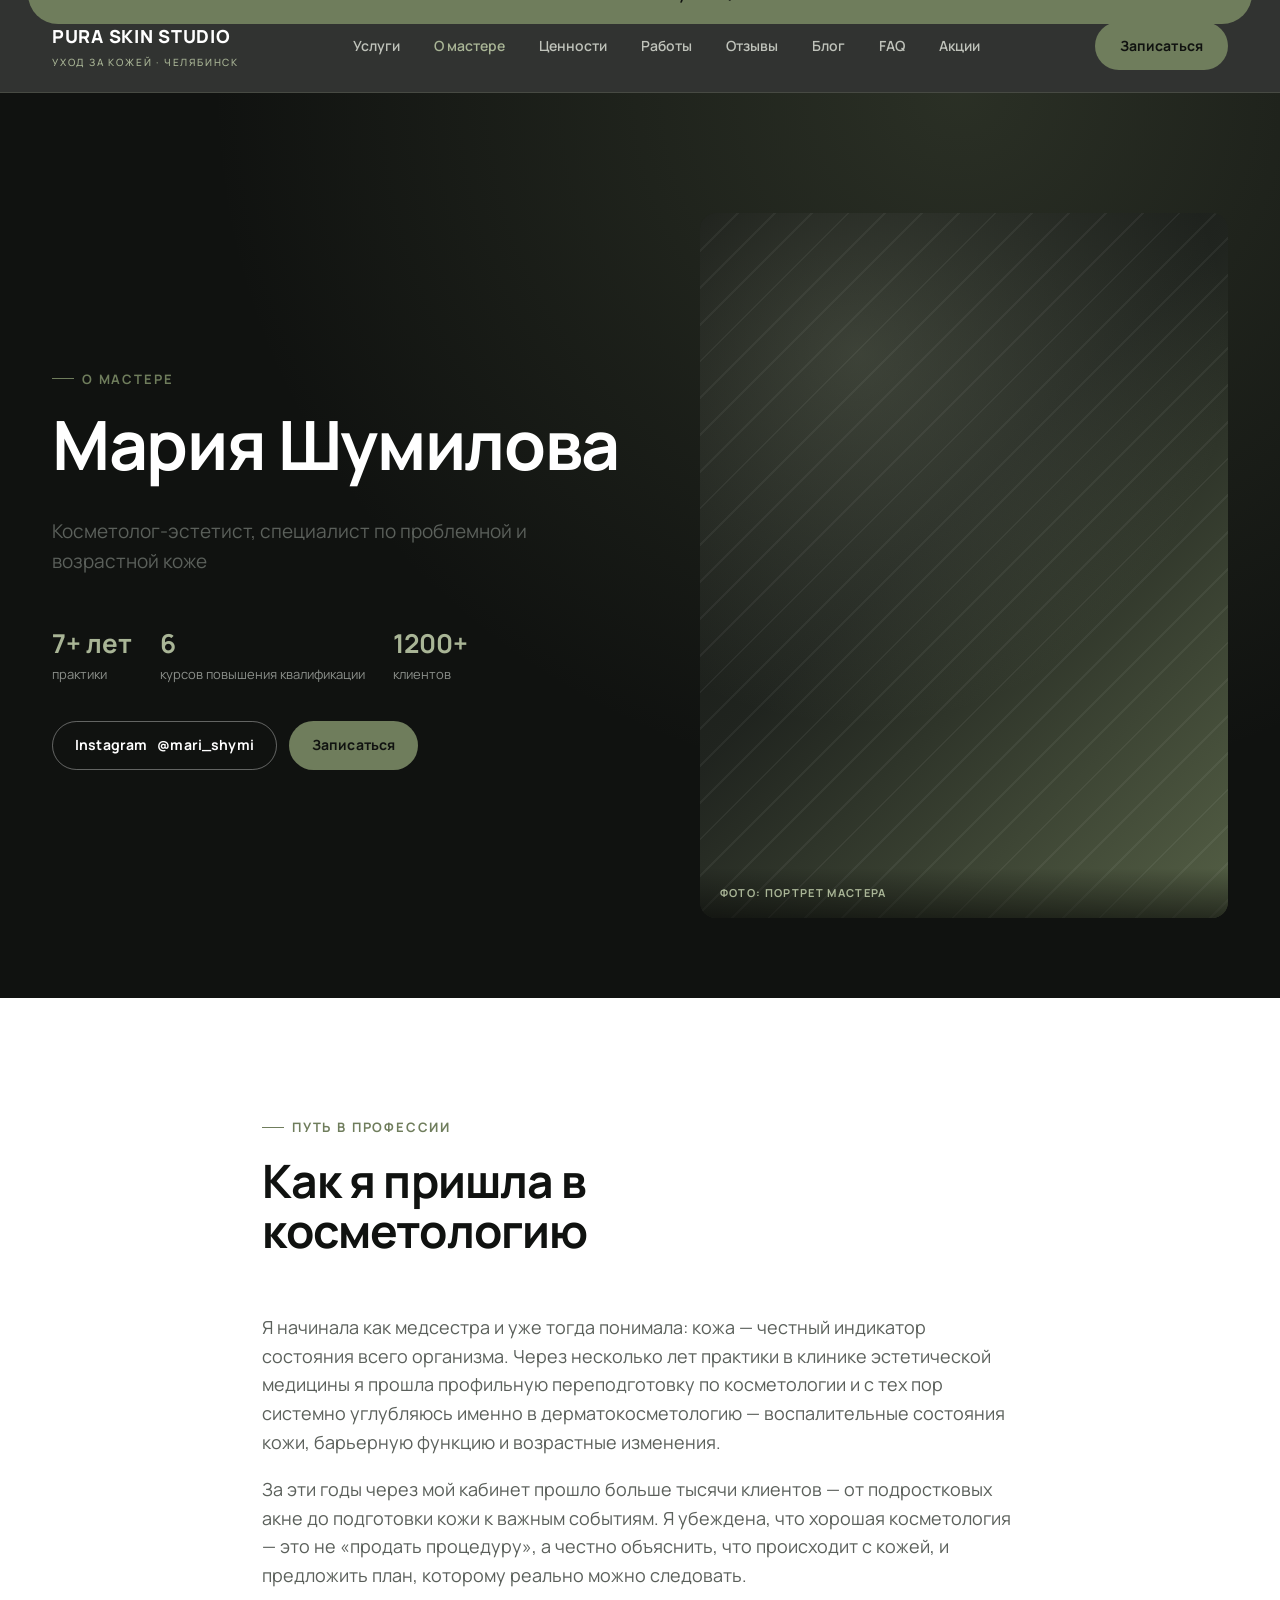
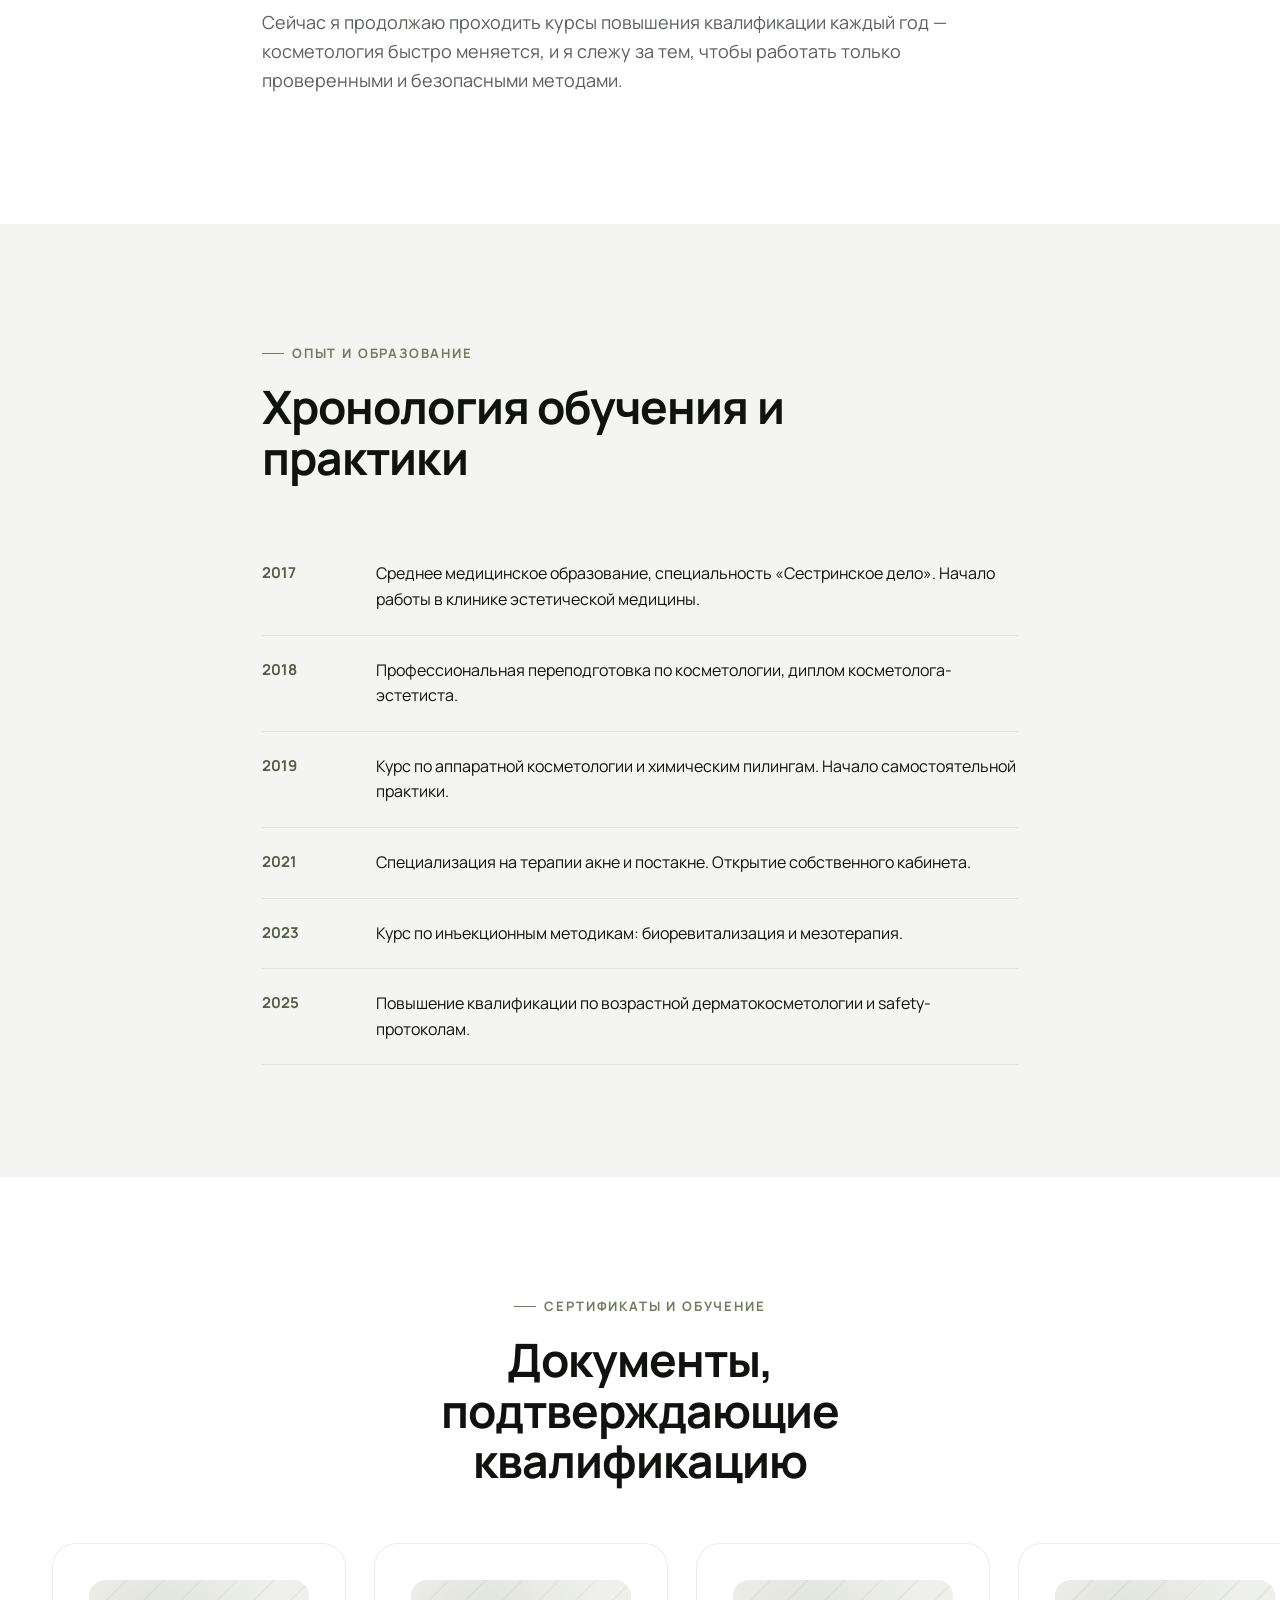
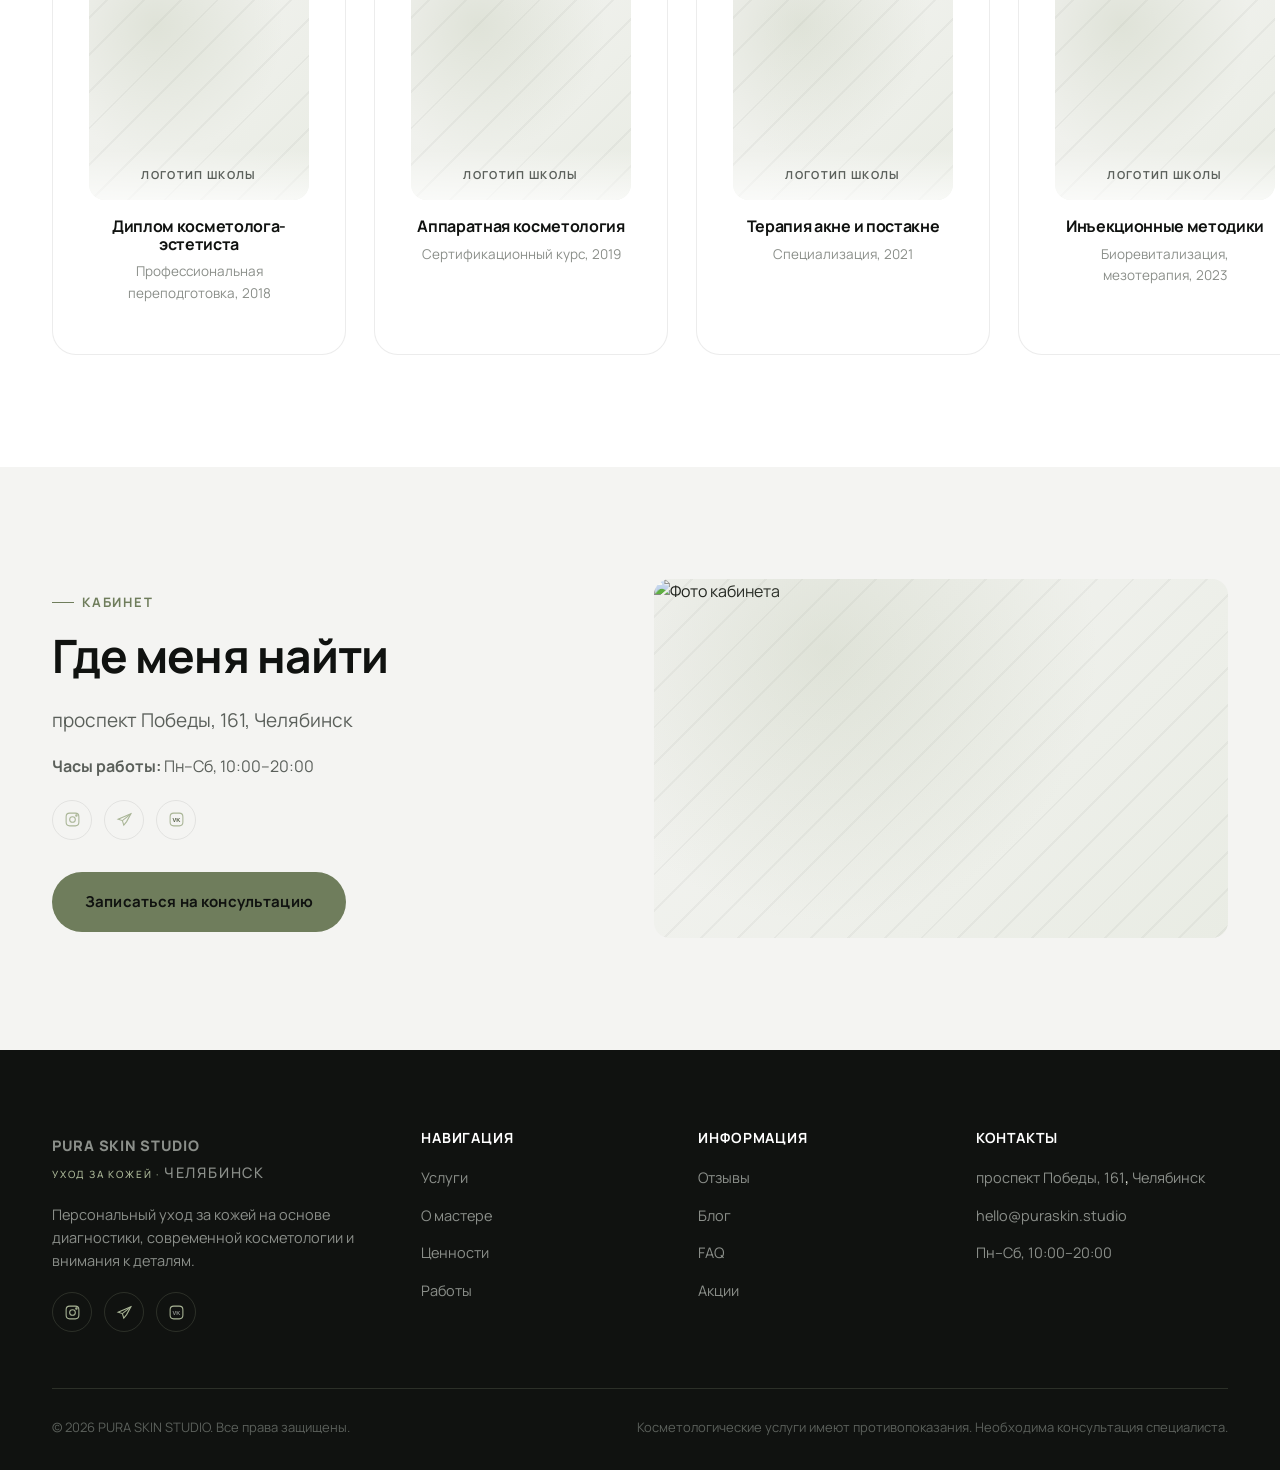
==== about.html @ 0cb9c6a7 "Fix mismatched photos: correct facial massage and diagnostics/office images" ====
<!DOCTYPE html>
<html lang="ru">
<head>
<meta charset="UTF-8">
<meta name="viewport" content="width=device-width, initial-scale=1.0">
<title>О мастере — PURA SKIN STUDIO</title>
<meta name="description" content="Образование, опыт, сертификаты и путь в профессии. Адрес кабинета, часы работы и контакты.">
<link rel="preconnect" href="https://fonts.googleapis.com">
<link href="https://fonts.googleapis.com/css2?family=Manrope:wght@400;500;600;700;800&display=swap" rel="stylesheet">
<link rel="stylesheet" href="css/style.css">
</head>
<body>

<header class="site-header">
  <div class="container">
    <a href="index.html" class="logo"><span data-cfg="studioName"></span><small>Уход за кожей · <span data-cfg="city"></span></small></a>
    <nav class="nav-desktop">
      <a href="services.html" data-nav="services.html">Услуги</a>
      <a href="about.html" data-nav="about.html">О мастере</a>
      <a href="values.html" data-nav="values.html">Ценности</a>
      <a href="gallery.html" data-nav="gallery.html">Работы</a>
      <a href="reviews.html" data-nav="reviews.html">Отзывы</a>
      <a href="blog.html" data-nav="blog.html">Блог</a>
      <a href="faq.html" data-nav="faq.html">FAQ</a>
      <a href="promo.html" data-nav="promo.html">Акции</a>
    </nav>
    <div class="header-actions">
      <a href="booking.html" class="btn btn-primary">Записаться</a>
      <button class="burger" aria-label="Открыть меню"><span></span></button>
    </div>
  </div>
</header>

<div class="mobile-menu">
  <div class="mobile-menu-top">
    <a href="index.html" class="logo" style="color:#fff"><span data-cfg="studioName"></span></a>
    <button class="mobile-menu-close" aria-label="Закрыть меню">✕</button>
  </div>
  <nav>
    <a href="index.html" data-nav="index.html">Главная</a>
    <a href="services.html" data-nav="services.html">Услуги</a>
    <a href="about.html" data-nav="about.html">О мастере</a>
    <a href="values.html" data-nav="values.html">Ценности</a>
    <a href="gallery.html" data-nav="gallery.html">Работы</a>
    <a href="reviews.html" data-nav="reviews.html">Отзывы</a>
    <a href="blog.html" data-nav="blog.html">Блог</a>
    <a href="faq.html" data-nav="faq.html">FAQ</a>
    <a href="promo.html" data-nav="promo.html">Акции</a>
  </nav>
  <a href="booking.html" class="btn btn-primary btn-block">Записаться на консультацию</a>
</div>

<main>
  <section class="hero bg-black" style="padding-bottom:80px;">
    <div class="container hero-grid">
      <div class="reveal reveal-2 hover-zoom" style="order:2;">
        <div class="ph portrait"><p class="ph-label">Фото: портрет мастера</p></div>
      </div>
      <div class="reveal" style="order:1;">
        <p class="eyebrow">О мастере</p>
        <h1 data-cfg="masterName"></h1>
        <p class="lead" data-cfg="specialty"></p>
        <div class="hero-badges">
          <div class="hero-badge"><b>7+ лет</b><span>практики</span></div>
          <div class="hero-badge"><b>6</b><span>курсов повышения квалификации</span></div>
          <div class="hero-badge"><b>1200+</b><span>клиентов</span></div>
        </div>
        <div class="flex-center" style="margin-top:36px;">
          <a href="#" data-cfg-href="instagram" target="_blank" rel="noopener" class="btn btn-outline-dark btn-sm">Instagram <span data-cfg="instagram"></span></a>
          <a href="booking.html" class="btn btn-primary btn-sm">Записаться</a>
        </div>
      </div>
    </div>
  </section>

  <section>
    <div class="container" style="max-width:820px;">
      <div class="section-head reveal">
        <p class="eyebrow">Путь в профессии</p>
        <h2>Как я пришла в косметологию</h2>
      </div>
      <p class="reveal" style="font-size:18px;">Я начинала как медсестра и уже тогда понимала: кожа — честный индикатор состояния всего организма. Через несколько лет практики в клинике эстетической медицины я прошла профильную переподготовку по косметологии и с тех пор системно углубляюсь именно в дерматокосметологию — воспалительные состояния кожи, барьерную функцию и возрастные изменения.</p>
      <p class="reveal reveal-1" style="font-size:18px;">За эти годы через мой кабинет прошло больше тысячи клиентов — от подростковых акне до подготовки кожи к важным событиям. Я убеждена, что хорошая косметология — это не «продать процедуру», а честно объяснить, что происходит с кожей, и предложить план, которому реально можно следовать.</p>
      <p class="reveal reveal-2" style="font-size:18px;">Сейчас я продолжаю проходить курсы повышения квалификации каждый год — косметология быстро меняется, и я слежу за тем, чтобы работать только проверенными и безопасными методами.</p>
    </div>
  </section>

  <section class="bg-pale">
    <div class="container" style="max-width:820px;">
      <div class="section-head reveal">
        <p class="eyebrow">Опыт и образование</p>
        <h2>Хронология обучения и практики</h2>
      </div>
      <div class="reveal reveal-1">
        <div class="timeline-item">
          <b>2017</b>
          <div>Среднее медицинское образование, специальность «Сестринское дело». Начало работы в клинике эстетической медицины.</div>
        </div>
        <div class="timeline-item">
          <b>2018</b>
          <div>Профессиональная переподготовка по косметологии, диплом косметолога-эстетиста.</div>
        </div>
        <div class="timeline-item">
          <b>2019</b>
          <div>Курс по аппаратной косметологии и химическим пилингам. Начало самостоятельной практики.</div>
        </div>
        <div class="timeline-item">
          <b>2021</b>
          <div>Специализация на терапии акне и постакне. Открытие собственного кабинета.</div>
        </div>
        <div class="timeline-item">
          <b>2023</b>
          <div>Курс по инъекционным методикам: биоревитализация и мезотерапия.</div>
        </div>
        <div class="timeline-item">
          <b>2025</b>
          <div>Повышение квалификации по возрастной дерматокосметологии и safety-протоколам.</div>
        </div>
      </div>
    </div>
  </section>

  <section>
    <div class="container">
      <div class="section-head center reveal">
        <p class="eyebrow" style="justify-content:center">Сертификаты и обучение</p>
        <h2>Документы, подтверждающие квалификацию</h2>
      </div>
      <div class="grid grid-4">
        <div class="card reveal text-center">
          <div class="ph square light" style="margin-bottom:18px;"><p class="ph-label">Логотип школы</p></div>
          <h3 style="font-size:16px;">Диплом косметолога-эстетиста</h3>
          <p class="muted" style="font-size:13.5px;">Профессиональная переподготовка, 2018</p>
        </div>
        <div class="card reveal reveal-1 text-center">
          <div class="ph square light" style="margin-bottom:18px;"><p class="ph-label">Логотип школы</p></div>
          <h3 style="font-size:16px;">Аппаратная косметология</h3>
          <p class="muted" style="font-size:13.5px;">Сертификационный курс, 2019</p>
        </div>
        <div class="card reveal reveal-2 text-center">
          <div class="ph square light" style="margin-bottom:18px;"><p class="ph-label">Логотип школы</p></div>
          <h3 style="font-size:16px;">Терапия акне и постакне</h3>
          <p class="muted" style="font-size:13.5px;">Специализация, 2021</p>
        </div>
        <div class="card reveal reveal-3 text-center">
          <div class="ph square light" style="margin-bottom:18px;"><p class="ph-label">Логотип школы</p></div>
          <h3 style="font-size:16px;">Инъекционные методики</h3>
          <p class="muted" style="font-size:13.5px;">Биоревитализация, мезотерапия, 2023</p>
        </div>
      </div>
    </div>
  </section>

  <section class="bg-pale">
    <div class="container grid grid-2" style="align-items:center;">
      <div class="reveal">
        <p class="eyebrow">Кабинет</p>
        <h2>Где меня найти</h2>
        <p class="lead"><span data-cfg="address"></span>, <span data-cfg="city"></span></p>
        <p><b>Часы работы:</b> <span data-cfg="workHours"></span></p>
        <div class="socials" style="margin-top:20px;">
          <a href="#" data-cfg-href="instagram" target="_blank" rel="noopener" aria-label="Instagram" style="border-color:var(--c-border-light)"><svg viewBox="0 0 24 24" fill="none" stroke="#545f45" stroke-width="1.5"><rect x="3" y="3" width="18" height="18" rx="5"/><circle cx="12" cy="12" r="4"/><circle cx="17.5" cy="6.5" r="1"/></svg></a>
          <a href="#" data-cfg-href="telegram" target="_blank" rel="noopener" aria-label="Telegram" style="border-color:var(--c-border-light)"><svg viewBox="0 0 24 24" fill="none" stroke="#545f45" stroke-width="1.5"><path d="M21 4 3 11.5l6 2 2 6.5 4-5 6-11Z"/><path d="M9 13.5 21 4"/></svg></a>
          <a href="#" data-cfg-href="vk" target="_blank" rel="noopener" aria-label="VK" style="border-color:var(--c-border-light)"><svg viewBox="0 0 24 24" fill="none" stroke="#545f45" stroke-width="1.5"><rect x="3" y="3" width="18" height="18" rx="5"/><text x="12" y="15.5" font-size="8" font-weight="700" font-family="sans-serif" text-anchor="middle" fill="#545f45" stroke="none">VK</text></svg></a>
        </div>
        <a href="booking.html" class="btn btn-primary" style="margin-top:32px;">Записаться на консультацию</a>
      </div>
      <div class="reveal reveal-1 hover-zoom">
        <div class="ph wide light"><img src="https://images.unsplash.com/photo-1601049676869-702ea24cfd58?w=1200&q=80&auto=format&fit=crop" alt="Фото кабинета" style="width:100%;height:100%;object-fit:cover;"></div>
      </div>
    </div>
  </section>
</main>

<footer class="site-footer">
  <div class="container">
    <div class="footer-grid">
      <div class="footer-col">
        <div class="logo" style="margin-bottom:18px;"><span data-cfg="studioName"></span><small>Уход за кожей · <span data-cfg="city"></span></small></div>
        <p>Персональный уход за кожей на основе диагностики, современной косметологии и внимания к деталям.</p>
        <div class="socials" style="margin-top:20px;">
          <a href="#" data-cfg-href="instagram" target="_blank" rel="noopener" aria-label="Instagram"><svg viewBox="0 0 24 24" fill="none" stroke="currentColor" stroke-width="1.5"><rect x="3" y="3" width="18" height="18" rx="5"/><circle cx="12" cy="12" r="4"/><circle cx="17.5" cy="6.5" r="1"/></svg></a>
          <a href="#" data-cfg-href="telegram" target="_blank" rel="noopener" aria-label="Telegram"><svg viewBox="0 0 24 24" fill="none" stroke="currentColor" stroke-width="1.5"><path d="M21 4 3 11.5l6 2 2 6.5 4-5 6-11Z"/><path d="M9 13.5 21 4"/></svg></a>
          <a href="#" data-cfg-href="vk" target="_blank" rel="noopener" aria-label="VK"><svg viewBox="0 0 24 24" fill="none" stroke="currentColor" stroke-width="1.5"><rect x="3" y="3" width="18" height="18" rx="5"/><text x="12" y="15.5" font-size="8" font-weight="700" font-family="sans-serif" text-anchor="middle" fill="currentColor" stroke="none">VK</text></svg></a>
        </div>
      </div>
      <div class="footer-col">
        <h4>Навигация</h4>
        <ul>
          <li><a href="services.html">Услуги</a></li>
          <li><a href="about.html">О мастере</a></li>
          <li><a href="values.html">Ценности</a></li>
          <li><a href="gallery.html">Работы</a></li>
        </ul>
      </div>
      <div class="footer-col">
        <h4>Информация</h4>
        <ul>
          <li><a href="reviews.html">Отзывы</a></li>
          <li><a href="blog.html">Блог</a></li>
          <li><a href="faq.html">FAQ</a></li>
          <li><a href="promo.html">Акции</a></li>
        </ul>
      </div>
      <div class="footer-col">
        <h4>Контакты</h4>
        <ul>
          <li><span data-cfg="address"></span>, <span data-cfg="city"></span></li>
          <li><a href="#" data-cfg-href="email" data-cfg="email"></a></li>
          <li><span data-cfg="workHours"></span></li>
        </ul>
      </div>
    </div>
    <div class="footer-bottom">
      <span>© <span data-cfg="year"></span> <span data-cfg="studioName"></span>. Все права защищены.</span>
      <span>Косметологические услуги имеют противопоказания. Необходима консультация специалиста.</span>
    </div>
  </div>
</footer>

<script src="js/main.js"></script>
</body>
</html>
---- css/style.css ----
/* =========================================================
   PURA SKIN STUDIO — единая дизайн-система
   Чёрно-графитовый + благородный шалфейно-зелёный + белый
   ========================================================= */

:root{
  --c-black: #101210;
  --c-black-2: #181b18;
  --c-black-soft: #20241f;
  --c-green: #6f7d5c;
  --c-green-dark: #545f45;
  --c-green-light: #a9b596;
  --c-green-pale: #e7ebe1;
  --c-white: #ffffff;
  --c-gray: #8b8f8a;
  --c-gray-dark: #5b605b;
  --c-gray-light: #f4f4f2;
  --c-border-dark: rgba(169, 181, 150, .18);
  --c-border-light: rgba(16, 18, 16, .08);

  --font-main: 'Manrope', -apple-system, BlinkMacSystemFont, 'Segoe UI', sans-serif;

  --container: 1240px;
  --radius-lg: 24px;
  --radius-md: 16px;
  --radius-sm: 10px;

  --section-pad: 112px;
  --section-pad-mobile: 64px;

  --ease: cubic-bezier(.22,.61,.36,1);
}

*, *::before, *::after{ box-sizing: border-box; }
html{ scroll-behavior: smooth; }
body{
  margin:0;
  font-family: var(--font-main);
  background: var(--c-white);
  color: var(--c-black);
  line-height: 1.6;
  -webkit-font-smoothing: antialiased;
  overflow-x: hidden;
}
img{ max-width:100%; display:block; }
a{ color: inherit; text-decoration: none; }
ul{ margin:0; padding:0; list-style:none; }
button{ font-family: inherit; cursor:pointer; }
input, select, textarea{ font-family: inherit; }

.container{
  width:100%;
  max-width: var(--container);
  margin: 0 auto;
  padding: 0 32px;
}

section{ padding: var(--section-pad) 0; }

@media (max-width: 768px){
  section{ padding: var(--section-pad-mobile) 0; }
  .container{ padding: 0 20px; }
}

/* ---------- Типографика ---------- */
h1,h2,h3,h4{
  margin: 0 0 .5em;
  font-weight: 700;
  letter-spacing: -0.02em;
  line-height: 1.1;
}
h1{ font-size: clamp(36px, 6vw, 68px); }
h2{ font-size: clamp(28px, 4.2vw, 46px); }
h3{ font-size: clamp(20px, 2.6vw, 26px); }
p{ margin: 0 0 1em; color: var(--c-gray-dark); }
.on-dark p{ color: var(--c-green-light); }

.eyebrow{
  display:inline-flex;
  align-items:center;
  gap:8px;
  font-size: 13px;
  font-weight: 700;
  letter-spacing: .14em;
  text-transform: uppercase;
  color: var(--c-green);
  margin-bottom: 18px;
}
.eyebrow::before{
  content:"";
  width:22px; height:1px;
  background: var(--c-green);
  display:inline-block;
}

.section-head{ max-width: 640px; margin-bottom: 56px; }
.section-head.center{ margin-left:auto; margin-right:auto; text-align:center; }
.lead{ font-size: 19px; color: var(--c-gray-dark); }
.on-dark .lead{ color: var(--c-green-light); }

/* ---------- Кнопки ---------- */
.btn{
  display:inline-flex;
  align-items:center;
  justify-content:center;
  gap:10px;
  padding: 17px 32px;
  border-radius: 100px;
  font-size: 15px;
  font-weight: 700;
  letter-spacing: .01em;
  border: 1px solid transparent;
  transition: transform .35s var(--ease), background-color .3s, box-shadow .3s, color .3s, border-color .3s;
  white-space: nowrap;
}
.btn-primary{
  background: var(--c-green);
  color: var(--c-black);
}
.btn-primary:hover{
  background: var(--c-green-light);
  transform: translateY(-3px);
  box-shadow: 0 14px 30px -12px rgba(111,125,92,.55);
}
.btn-outline-dark{
  border-color: rgba(255,255,255,.35);
  color: var(--c-white);
  background: transparent;
}
.btn-outline-dark:hover{
  border-color: var(--c-green-light);
  color: var(--c-green-light);
  transform: translateY(-3px);
}
.btn-outline-light{
  border-color: var(--c-black);
  color: var(--c-black);
  background: transparent;
}
.btn-outline-light:hover{
  background: var(--c-black);
  color: var(--c-white);
  transform: translateY(-3px);
}
.btn-block{ width:100%; }
.btn-sm{ padding: 12px 22px; font-size: 14px; }

/* ---------- Header ---------- */
.site-header{
  position: sticky;
  top: 0;
  z-index: 500;
  background: rgba(16,18,16,.86);
  backdrop-filter: blur(14px);
  -webkit-backdrop-filter: blur(14px);
  border-bottom: 1px solid var(--c-border-dark);
  transition: padding .35s var(--ease);
}
.site-header .container{
  display:flex;
  align-items:center;
  justify-content:space-between;
  padding-top: 22px;
  padding-bottom: 22px;
  transition: padding .35s var(--ease);
}
.site-header.shrink .container{
  padding-top: 12px;
  padding-bottom: 12px;
}
.logo{
  font-size: 18px;
  font-weight: 800;
  letter-spacing: .04em;
  color: var(--c-white);
  text-transform: uppercase;
}
.logo small{
  display:block;
  font-size: 10px;
  font-weight: 500;
  letter-spacing: .18em;
  color: var(--c-green-light);
  text-transform: uppercase;
  margin-top: 3px;
}
.nav-desktop{
  display:flex;
  align-items:center;
  gap: 34px;
}
.nav-desktop a{
  font-size: 14px;
  font-weight: 600;
  color: var(--c-green-pale);
  opacity: .78;
  position: relative;
  padding: 4px 0;
  transition: opacity .25s;
}
.nav-desktop a:hover{ opacity: 1; }
.nav-desktop a.active{ opacity: 1; color: var(--c-green-light); }
.header-actions{ display:flex; align-items:center; gap:18px; }
.header-actions .btn{ padding: 12px 24px; font-size: 14px; }

.burger{
  display:none;
  width: 42px; height: 42px;
  border-radius: 50%;
  border: 1px solid var(--c-border-dark);
  background: transparent;
  position: relative;
  flex-shrink:0;
}
.burger span, .burger span::before, .burger span::after{
  content:"";
  position:absolute;
  left: 11px; right:11px;
  height:1.5px;
  background: var(--c-white);
  transition: transform .3s var(--ease), opacity .3s;
}
.burger span{ top: 20px; }
.burger span::before{ top:-6px; }
.burger span::after{ top:6px; }
.burger.is-active span{ background: transparent; }
.burger.is-active span::before{ transform: translateY(6px) rotate(45deg); }
.burger.is-active span::after{ transform: translateY(-6px) rotate(-45deg); }

.mobile-menu{
  position: fixed;
  inset:0;
  background: var(--c-black);
  z-index: 600;
  display:flex;
  flex-direction:column;
  padding: 28px 28px 40px;
  transform: translateY(-100%);
  transition: transform .45s var(--ease);
}
.mobile-menu.is-open{ transform: translateY(0); }
.mobile-menu-top{ display:flex; justify-content:space-between; align-items:center; margin-bottom:40px; }
.mobile-menu-close{
  width:42px; height:42px; border-radius:50%;
  border:1px solid var(--c-border-dark);
  background:transparent; color:#fff; font-size:18px;
}
.mobile-menu nav{ display:flex; flex-direction:column; gap:6px; margin-top: 10px; }
.mobile-menu nav a{
  font-size: 28px;
  font-weight: 700;
  color: var(--c-white);
  padding: 14px 0;
  border-bottom: 1px solid var(--c-border-dark);
}
.mobile-menu .btn{ margin-top: 32px; }

@media (max-width: 960px){
  .nav-desktop, .header-actions .btn-outline-dark{ display:none; }
  .burger{ display:block; }
}

/* ---------- Фото-плейсхолдеры ---------- */
.ph{
  position: relative;
  border-radius: var(--radius-md);
  overflow:hidden;
  background:
    repeating-linear-gradient(135deg, rgba(255,255,255,.05) 0 2px, transparent 2px 26px),
    linear-gradient(135deg, var(--c-black) 0%, var(--c-black-soft) 45%, var(--c-green-dark) 100%);
  min-height: 220px;
  display:flex;
  align-items:flex-end;
  isolation: isolate;
}
.ph::after{
  content:"";
  position:absolute; inset:0;
  background: radial-gradient(circle at 30% 20%, rgba(169,181,150,.25), transparent 55%);
}
.ph-label{
  position:relative;
  z-index:2;
  margin: 0;
  padding: 16px 20px;
  font-size: 11px;
  font-weight: 700;
  letter-spacing: .12em;
  text-transform: uppercase;
  color: var(--c-green-light);
  background: linear-gradient(0deg, rgba(0,0,0,.55), transparent);
  width:100%;
}
.ph.light{
  background:
    repeating-linear-gradient(135deg, rgba(16,18,16,.04) 0 2px, transparent 2px 26px),
    linear-gradient(135deg, var(--c-gray-light) 0%, #e9ece4 100%);
}
.ph.light .ph-label{ color: var(--c-gray-dark); background: linear-gradient(0deg, rgba(255,255,255,.7), transparent); }
.ph.square{ aspect-ratio: 1/1; }
.ph.portrait{ aspect-ratio: 3/4; }
.ph.wide{ aspect-ratio: 16/10; }
.ph.tall{ aspect-ratio: 4/5; }
.hover-zoom{ overflow:hidden; }
.hover-zoom .ph{ transition: transform .6s var(--ease); }
.hover-zoom:hover .ph{ transform: scale(1.045); }

/* ---------- Карточки ---------- */
.card{
  background: var(--c-white);
  border: 1px solid var(--c-border-light);
  border-radius: var(--radius-lg);
  padding: 36px;
  transition: transform .4s var(--ease), box-shadow .4s var(--ease);
}
.card:hover{ transform: translateY(-6px); box-shadow: 0 30px 60px -30px rgba(16,18,16,.25); }
.card-dark{
  background: var(--c-black-2);
  border: 1px solid var(--c-border-dark);
  color: var(--c-white);
}
.card-dark p{ color: var(--c-green-light); }

.icon-badge{
  width: 54px; height:54px;
  border-radius: 50%;
  background: var(--c-green-pale);
  display:flex; align-items:center; justify-content:center;
  margin-bottom: 22px;
}
.card-dark .icon-badge{ background: rgba(169,181,150,.14); }
.icon-badge svg{ width:24px; height:24px; stroke: var(--c-green-dark); }
.card-dark .icon-badge svg{ stroke: var(--c-green-light); }

/* ---------- Секции с фоном ---------- */
.bg-black{ background: var(--c-black); color: var(--c-white); }
.bg-black h2, .bg-black h3{ color: var(--c-white); }
.bg-pale{ background: var(--c-gray-light); }

/* ---------- Grid helpers ---------- */
.grid{ display:grid; gap: 28px; }
.grid-2{ grid-template-columns: repeat(2, 1fr); }
.grid-3{ grid-template-columns: repeat(3, 1fr); }
.grid-4{ grid-template-columns: repeat(4, 1fr); }
@media (max-width: 960px){
  .grid-4{ grid-template-columns: repeat(2, 1fr); }
  .grid-3{ grid-template-columns: repeat(2, 1fr); }
}
@media (max-width: 640px){
  .grid-2, .grid-3, .grid-4{ grid-template-columns: 1fr; }
}

.flex-between{ display:flex; align-items:center; justify-content:space-between; gap: 24px; }
.flex-center{ display:flex; align-items:center; gap: 12px; }

/* ---------- Reveal on scroll ---------- */
.reveal{
  opacity: 0;
  transform: translateY(28px);
  transition: opacity .8s var(--ease), transform .8s var(--ease);
}
.reveal.is-visible{ opacity: 1; transform: translateY(0); }
.reveal-1{ transition-delay: .05s; }
.reveal-2{ transition-delay: .15s; }
.reveal-3{ transition-delay: .25s; }
.reveal-4{ transition-delay: .35s; }

/* ---------- Hero ---------- */
.hero{
  position:relative;
  padding-top: 120px;
  padding-bottom: 100px;
  overflow:hidden;
}
.hero::before{
  content:"";
  position:absolute; inset:0;
  background: radial-gradient(ellipse at 75% 0%, rgba(111,125,92,.28), transparent 55%);
  pointer-events:none;
}
.hero-grid{
  display:grid;
  grid-template-columns: 1.05fr .95fr;
  gap: 64px;
  align-items:center;
  position: relative;
  z-index:2;
}
.hero-badges{ display:flex; gap: 28px; margin-top: 46px; flex-wrap:wrap; }
.hero-badge{ display:flex; flex-direction:column; }
.hero-badge b{ font-size: 26px; color: var(--c-green-light); }
.hero-badge span{ font-size: 13px; color: var(--c-gray); }
@media (max-width: 960px){
  .hero-grid{ grid-template-columns: 1fr; }
  .hero{ padding-top: 60px; }
}

/* ---------- Stat pill ---------- */
.pill{
  display:inline-flex; align-items:center; gap:8px;
  padding: 8px 16px;
  border-radius: 100px;
  background: rgba(169,181,150,.12);
  border: 1px solid var(--c-border-dark);
  font-size: 13px; font-weight:600;
  color: var(--c-green-light);
}

/* ---------- Footer ---------- */
.site-footer{ background: var(--c-black); color: var(--c-green-pale); padding: 80px 0 32px; }
.footer-grid{
  display:grid;
  grid-template-columns: 1.4fr 1fr 1fr 1.1fr;
  gap: 48px;
  padding-bottom: 56px;
  border-bottom: 1px solid var(--c-border-dark);
}
.footer-col h4{ color: var(--c-white); font-size: 14px; letter-spacing:.06em; text-transform:uppercase; margin-bottom: 20px; }
.footer-col ul li{ margin-bottom: 12px; }
.footer-col a, .footer-col span, .footer-col p{ color: var(--c-gray); font-size: 14.5px; }
.footer-col a:hover{ color: var(--c-green-light); }
.footer-bottom{ display:flex; justify-content:space-between; align-items:center; padding-top: 28px; flex-wrap:wrap; gap:16px; }
.footer-bottom span{ font-size: 13px; color: var(--c-gray-dark); }
.socials{ display:flex; gap:12px; }
.socials a{
  width: 40px; height:40px; border-radius:50%;
  border:1px solid var(--c-border-dark);
  display:flex; align-items:center; justify-content:center;
  transition: border-color .3s, transform .3s;
}
.socials a:hover{ border-color: var(--c-green-light); transform: translateY(-3px); }
.socials svg{ width:17px; height:17px; stroke: var(--c-green-light); }
@media (max-width: 900px){ .footer-grid{ grid-template-columns: 1fr 1fr; } }
@media (max-width: 560px){ .footer-grid{ grid-template-columns: 1fr; } }

/* ---------- Page hero (внутренние страницы) ---------- */
.page-hero{ background: var(--c-black); color: var(--c-white); padding: 76px 0 64px; }
.breadcrumb{ font-size: 13px; color: var(--c-gray); margin-bottom: 18px; }
.breadcrumb a{ color: var(--c-green-light); }

/* ---------- Anchors offset (sticky header) ---------- */
[id]{ scroll-margin-top: 110px; }

/* ---------- Service card ---------- */
.service-block{
  display:grid;
  grid-template-columns: .8fr 1.2fr;
  gap: 48px;
  padding: 56px 0;
  border-bottom: 1px solid var(--c-border-light);
  align-items:start;
}
.service-block:last-child{ border-bottom:none; }
.service-meta{ display:flex; gap: 22px; margin: 18px 0 14px; flex-wrap:wrap; }
.service-meta div span{ display:block; font-size:12px; color:var(--c-gray); text-transform:uppercase; letter-spacing:.06em; }
.service-meta div b{ font-size:17px; }
.contra{
  font-size: 13.5px;
  font-style: italic;
  color: var(--c-gray);
  border-left: 2px solid var(--c-green);
  padding-left: 14px;
  margin: 16px 0 22px;
}
@media (max-width: 800px){
  .service-block{ grid-template-columns: 1fr; }
}

.services-subnav{
  position: sticky; top: 90px;
  background: rgba(255,255,255,.9);
  backdrop-filter: blur(8px);
  z-index: 50;
  border-bottom: 1px solid var(--c-border-light);
  overflow-x:auto;
}
.services-subnav .container{ display:flex; gap: 28px; padding-top:18px; padding-bottom:18px; white-space:nowrap; }
.services-subnav a{ font-size: 13.5px; font-weight:700; color: var(--c-gray-dark); }
.services-subnav a:hover{ color: var(--c-green-dark); }

/* ---------- CTA band ---------- */
.cta-band{
  background: linear-gradient(120deg, var(--c-black), var(--c-black-soft) 60%, var(--c-green-dark));
  color: var(--c-white);
  border-radius: var(--radius-lg);
  padding: 72px 56px;
  text-align:center;
}
.cta-band .lead{ max-width: 560px; margin: 0 auto 34px; }
@media (max-width: 640px){ .cta-band{ padding: 48px 24px; } }

/* ---------- Before/After ---------- */
.ba-pair{ display:grid; grid-template-columns: 1fr 1fr; gap:2px; border-radius: var(--radius-md); overflow:hidden; }
.ba-pair .ph{ border-radius:0; min-height: 180px; }
.ba-tag{ position:absolute; top:12px; left:12px; z-index:3; font-size:10px; font-weight:800; letter-spacing:.1em; padding:5px 10px; border-radius:100px; background: rgba(16,18,16,.65); color:#fff; }
.ba-card .caption{ padding: 22px 4px 4px; }
.ba-card .caption h3{ font-size:17px; margin-bottom:8px; }
.tag-row{ display:flex; gap:8px; flex-wrap:wrap; margin-top:12px; }
.tag-chip{ font-size:11.5px; font-weight:700; text-transform:uppercase; letter-spacing:.04em; padding: 5px 12px; border-radius: 100px; background: var(--c-green-pale); color: var(--c-green-dark); }

/* ---------- Filters ---------- */
.filter-group{ margin-bottom: 14px; }
.filter-label{ font-size:12px; text-transform:uppercase; letter-spacing:.1em; color:var(--c-gray); margin-bottom:12px; display:block; font-weight:700; }
.filter-row{ display:flex; gap:10px; flex-wrap:wrap; }
.filter-btn{
  border: 1px solid var(--c-border-light);
  background: var(--c-white);
  padding: 10px 20px;
  border-radius: 100px;
  font-size: 13.5px;
  font-weight:600;
  transition: all .25s;
}
.filter-btn:hover{ border-color: var(--c-green); }
.filter-btn.active{ background: var(--c-black); color:var(--c-white); border-color: var(--c-black); }

/* ---------- Reviews ---------- */
.stars{ color: var(--c-green); font-size:15px; letter-spacing:2px; }
.review-head{ display:flex; align-items:center; gap:14px; margin-bottom:18px; }
.avatar{
  width:56px; height:56px; border-radius:50%;
  background: linear-gradient(135deg, var(--c-green-dark), var(--c-black));
  display:flex; align-items:center; justify-content:center;
  color:#fff; font-weight:700; font-size:17px;
  flex-shrink:0;
}
.review-name{ font-weight:700; font-size:15.5px; }
.review-sub{ font-size:12.5px; color:var(--c-gray); }
.video-ph{
  position:relative; border-radius: var(--radius-md); overflow:hidden;
  aspect-ratio:16/10;
  background: linear-gradient(135deg, var(--c-black), var(--c-green-dark));
  display:flex; align-items:center; justify-content:center;
}
.video-ph .play{
  width:64px; height:64px; border-radius:50%;
  background: rgba(255,255,255,.15);
  border: 1.5px solid rgba(255,255,255,.5);
  display:flex; align-items:center; justify-content:center;
  transition: transform .3s;
}
.video-ph:hover .play{ transform: scale(1.1); }
.video-ph .play svg{ width:20px; height:20px; fill:#fff; margin-left:3px; }
.video-ph .cap{ position:absolute; bottom:16px; left:16px; font-size:12px; letter-spacing:.08em; text-transform:uppercase; color:#fff; font-weight:700; }

/* ---------- FAQ Accordion ---------- */
.accordion-item{ border-bottom: 1px solid var(--c-border-light); }
.accordion-q{
  display:flex; align-items:center; justify-content:space-between;
  gap: 20px;
  padding: 26px 4px;
  width:100%;
  background:none; border:none; text-align:left;
  font-size: 18px; font-weight:700;
}
.accordion-q .plus{
  width:28px; height:28px; border-radius:50%;
  border:1px solid var(--c-border-light);
  position:relative; flex-shrink:0;
  transition: transform .35s var(--ease), background .3s;
}
.accordion-q .plus::before, .accordion-q .plus::after{
  content:""; position:absolute; background: var(--c-black);
  top:50%; left:50%; transform:translate(-50%,-50%);
}
.accordion-q .plus::before{ width:11px; height:1.5px; }
.accordion-q .plus::after{ width:1.5px; height:11px; transition: opacity .25s; }
.accordion-item.is-open .plus{ background: var(--c-black); transform: rotate(180deg); }
.accordion-item.is-open .plus::before, .accordion-item.is-open .plus::after{ background:#fff; }
.accordion-item.is-open .plus::after{ opacity:0; }
.accordion-a{
  max-height:0;
  overflow:hidden;
  transition: max-height .4s var(--ease), padding .4s var(--ease);
}
.accordion-a p{ padding: 0 4px 26px; max-width: 720px; }
.accordion-item.is-open .accordion-a{ max-height: 400px; }

/* ---------- Booking steps ---------- */
.steps-row{ display:flex; gap: 10px; margin-bottom: 48px; }
.step-dot{ flex:1; height:4px; border-radius:4px; background: var(--c-border-light); }
.step-dot.active{ background: var(--c-green); }
.option-card{
  border: 1.5px solid var(--c-border-light);
  border-radius: var(--radius-md);
  padding: 22px;
  cursor:pointer;
  transition: border-color .25s, background .25s;
}
.option-card:hover{ border-color: var(--c-green-light); }
.option-card.selected{ border-color: var(--c-green); background: var(--c-green-pale); }
.slot-btn{
  border:1.5px solid var(--c-border-light);
  border-radius:100px;
  padding: 10px 18px;
  font-size:14px; font-weight:600;
}
.slot-btn.selected{ background: var(--c-black); color:#fff; border-color:var(--c-black); }
.field{ margin-bottom: 20px; }
.field label{ display:block; font-size:13px; font-weight:700; margin-bottom:8px; text-transform:uppercase; letter-spacing:.05em; color:var(--c-gray-dark); }
.field input, .field select{
  width:100%;
  padding: 15px 18px;
  border: 1.5px solid var(--c-border-light);
  border-radius: var(--radius-sm);
  font-size:15px;
  background: var(--c-gray-light);
  transition: border-color .25s;
}
.field input:focus, .field select:focus{ outline:none; border-color: var(--c-green); }
.confirm-panel{ text-align:center; padding: 60px 20px; }
.confirm-icon{
  width:84px; height:84px; border-radius:50%;
  background: var(--c-green-pale);
  display:flex; align-items:center; justify-content:center;
  margin: 0 auto 28px;
}
.confirm-icon svg{ width:36px; height:36px; stroke: var(--c-green-dark); }
.notice-box{
  background: var(--c-gray-light);
  border-left: 3px solid var(--c-green);
  border-radius: var(--radius-sm);
  padding: 16px 20px;
  font-size: 13.5px;
  color: var(--c-gray-dark);
  margin-top: 28px;
}

/* ---------- Blog ---------- */
.blog-card{
  display:block;
  background: var(--c-white);
  border: 1px solid var(--c-border-light);
  border-radius: var(--radius-lg);
  padding: 20px;
  transition: transform .4s var(--ease), box-shadow .4s var(--ease);
}
.blog-card:hover{ transform: translateY(-6px); box-shadow: 0 30px 60px -30px rgba(16,18,16,.25); }
.blog-card h3{ padding: 0 4px; }
.blog-card p{ padding: 0 4px; }
.blog-card .meta{ display:flex; gap:14px; font-size:12.5px; color:var(--c-gray); margin: 16px 0 10px; text-transform:uppercase; letter-spacing:.05em; padding: 0 4px; }
.article-body h2{ margin-top: 1.2em; }
.article-body p{ color: var(--c-gray-dark); font-size:17px; }
.article-body ul{ margin: 0 0 1.2em; padding-left: 20px; list-style: disc; }
.article-body li{ margin-bottom:.5em; color:var(--c-gray-dark); font-size:17px; }

/* ---------- Timeline (about) ---------- */
.timeline-item{ display:grid; grid-template-columns: 90px 1fr; gap: 24px; padding: 22px 0; border-bottom:1px solid var(--c-border-light); }
.timeline-item b{ color: var(--c-green-dark); font-size:15px; }

/* ---------- Promo ---------- */
.promo-card{ position:relative; overflow:hidden; }
.promo-badge{ position:absolute; top:24px; right:24px; background: var(--c-green); color:var(--c-black); font-size:11px; font-weight:800; letter-spacing:.06em; text-transform:uppercase; padding:7px 14px; border-radius:100px; }
.promo-price{ font-size: 34px; font-weight:800; margin: 14px 0; }
.promo-old{ text-decoration: line-through; color: var(--c-gray); font-size:18px; margin-left:10px; font-weight:500; }
.promo-expiry{ font-size:12.5px; color:var(--c-gray); margin-top:18px; }

/* ---------- utils ---------- */
.mt-0{margin-top:0} .mb-0{margin-bottom:0}
.text-center{text-align:center}
.muted{ color: var(--c-gray); }
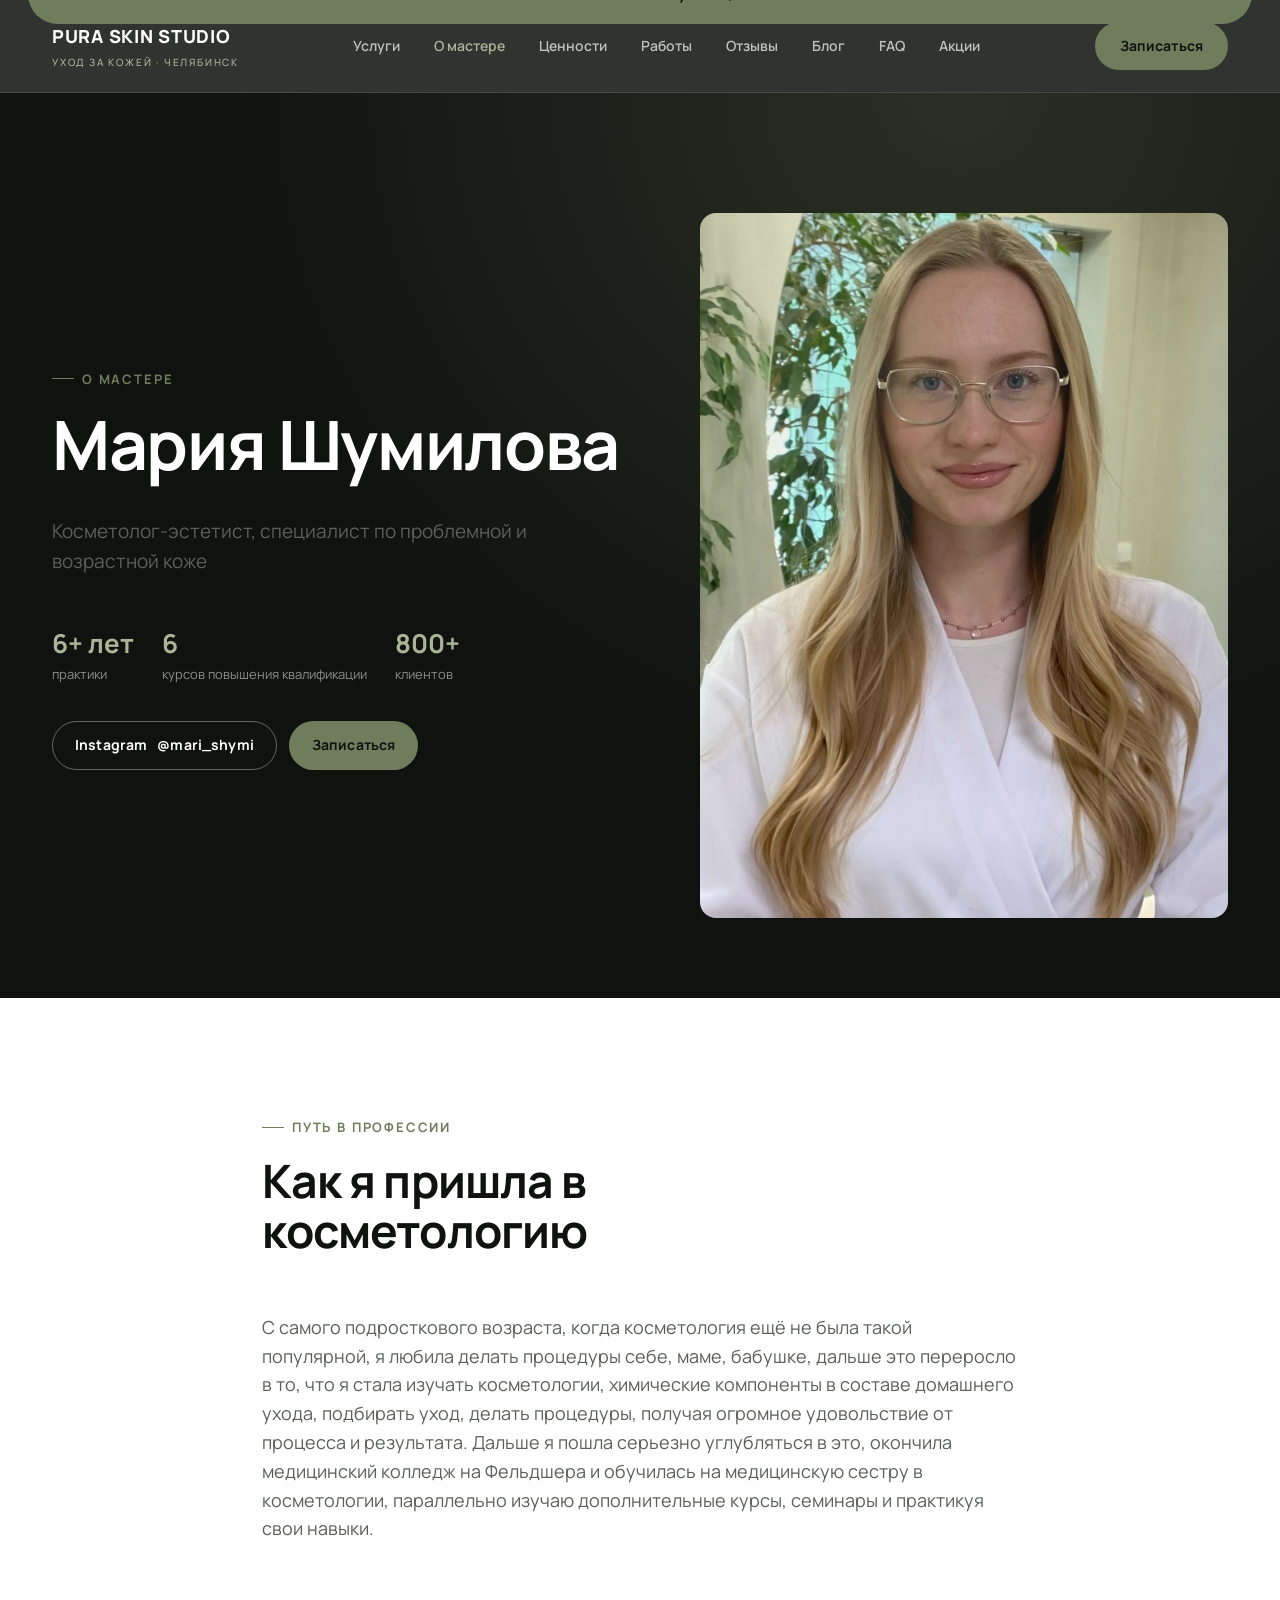
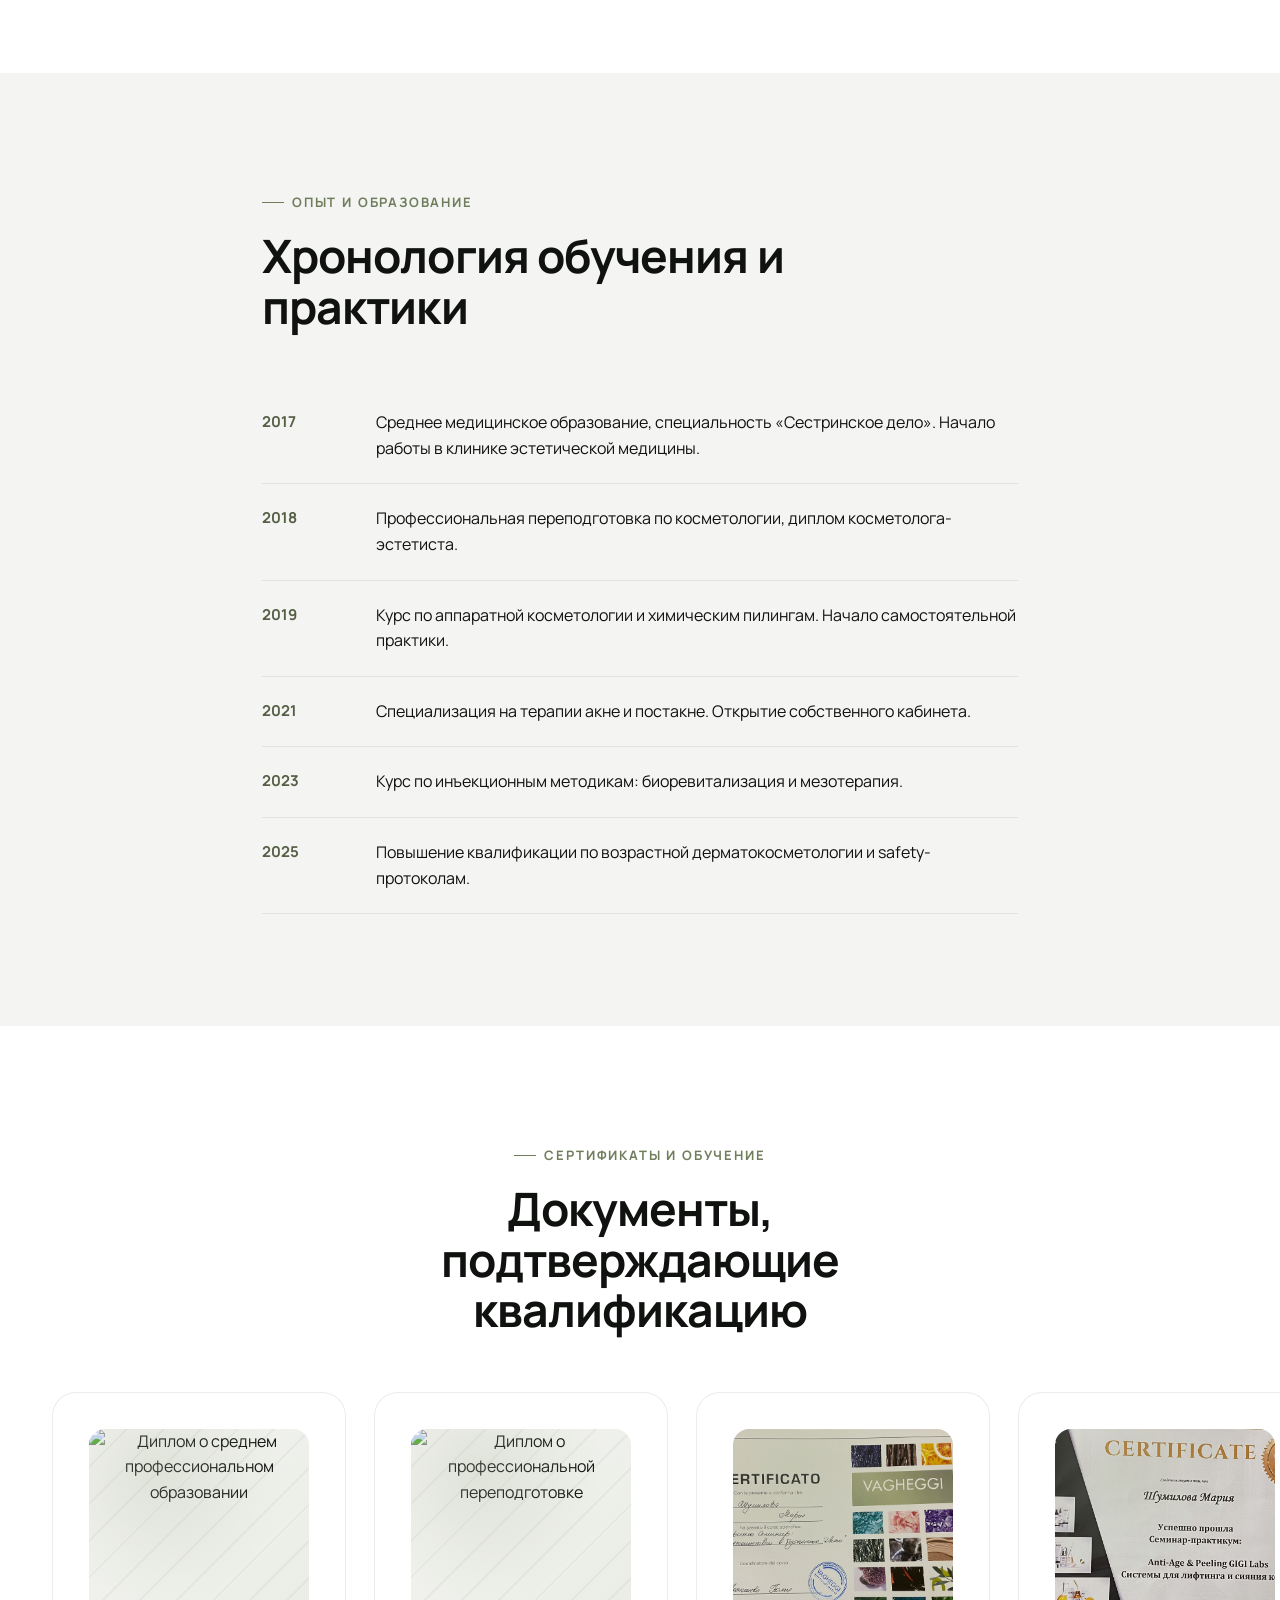
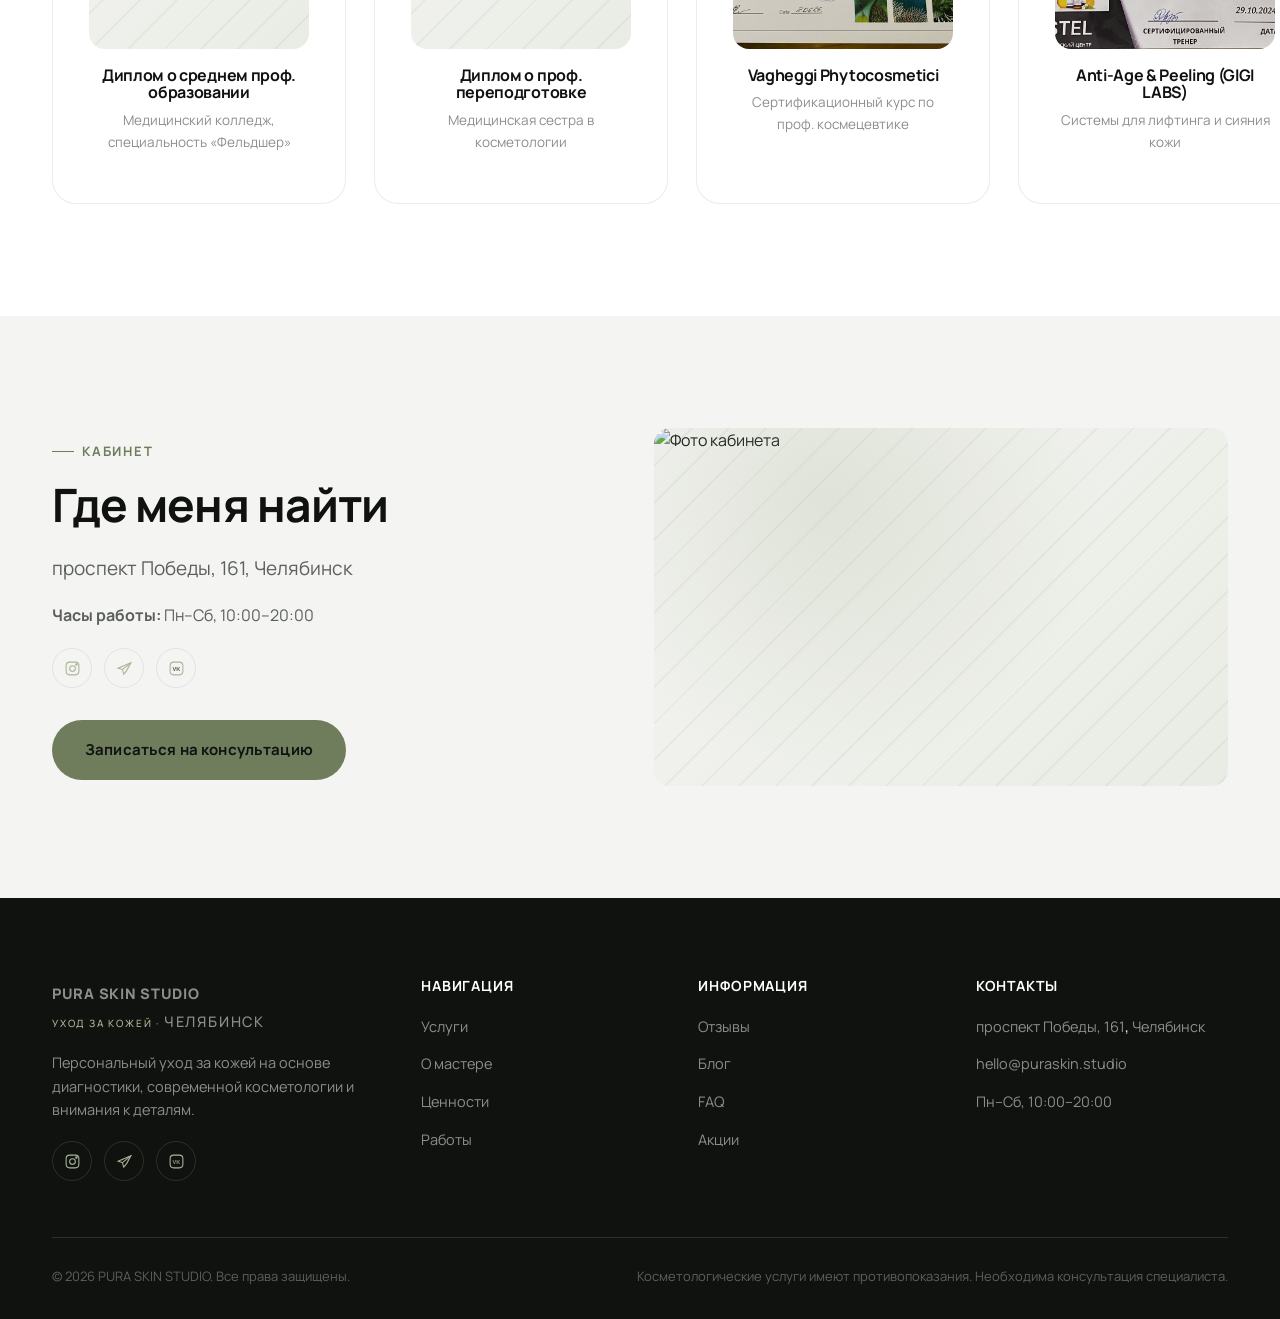
==== commit ede700ef: "Add real photos (portrait, diplomas, certificates), update experience badges and bio story" ====
--- a/about.html
+++ b/about.html
@@ -54,16 +54,16 @@
   <section class="hero bg-black" style="padding-bottom:80px;">
     <div class="container hero-grid">
       <div class="reveal reveal-2 hover-zoom" style="order:2;">
-        <div class="ph portrait"><p class="ph-label">Фото: портрет мастера</p></div>
+        <div class="ph portrait"><img src="images/portrait-maria.jpg" alt="Мария Шумилова, косметолог" style="width:100%;height:100%;object-fit:cover;"></div>
       </div>
       <div class="reveal" style="order:1;">
         <p class="eyebrow">О мастере</p>
         <h1 data-cfg="masterName"></h1>
         <p class="lead" data-cfg="specialty"></p>
         <div class="hero-badges">
-          <div class="hero-badge"><b>7+ лет</b><span>практики</span></div>
+          <div class="hero-badge"><b>6+ лет</b><span>практики</span></div>
           <div class="hero-badge"><b>6</b><span>курсов повышения квалификации</span></div>
-          <div class="hero-badge"><b>1200+</b><span>клиентов</span></div>
+          <div class="hero-badge"><b>800+</b><span>клиентов</span></div>
         </div>
         <div class="flex-center" style="margin-top:36px;">
           <a href="#" data-cfg-href="instagram" target="_blank" rel="noopener" class="btn btn-outline-dark btn-sm">Instagram <span data-cfg="instagram"></span></a>
@@ -79,9 +79,7 @@
         <p class="eyebrow">Путь в профессии</p>
         <h2>Как я пришла в косметологию</h2>
       </div>
-      <p class="reveal" style="font-size:18px;">Я начинала как медсестра и уже тогда понимала: кожа — честный индикатор состояния всего организма. Через несколько лет практики в клинике эстетической медицины я прошла профильную переподготовку по косметологии и с тех пор системно углубляюсь именно в дерматокосметологию — воспалительные состояния кожи, барьерную функцию и возрастные изменения.</p>
-      <p class="reveal reveal-1" style="font-size:18px;">За эти годы через мой кабинет прошло больше тысячи клиентов — от подростковых акне до подготовки кожи к важным событиям. Я убеждена, что хорошая косметология — это не «продать процедуру», а честно объяснить, что происходит с кожей, и предложить план, которому реально можно следовать.</p>
-      <p class="reveal reveal-2" style="font-size:18px;">Сейчас я продолжаю проходить курсы повышения квалификации каждый год — косметология быстро меняется, и я слежу за тем, чтобы работать только проверенными и безопасными методами.</p>
+      <p class="reveal" style="font-size:18px;">С самого подросткового возраста, когда косметология ещё не была такой популярной, я любила делать процедуры себе, маме, бабушке, дальше это переросло в то, что я стала изучать косметологии, химические компоненты в составе домашнего ухода, подбирать уход, делать процедуры, получая огромное удовольствие от процесса и результата. Дальше я пошла серьезно углубляться в это, окончила медицинский колледж на Фельдшера и обучилась на медицинскую сестру в косметологии, параллельно изучаю дополнительные курсы, семинары и практикуя свои навыки.</p>
     </div>
   </section>
 
@@ -128,24 +126,24 @@
       </div>
       <div class="grid grid-4">
         <div class="card reveal text-center">
-          <div class="ph square light" style="margin-bottom:18px;"><p class="ph-label">Логотип школы</p></div>
-          <h3 style="font-size:16px;">Диплом косметолога-эстетиста</h3>
-          <p class="muted" style="font-size:13.5px;">Профессиональная переподготовка, 2018</p>
+          <div class="ph square light" style="margin-bottom:18px;"><img src="images/diploma-medical-college.jpg" alt="Диплом о среднем профессиональном образовании" style="width:100%;height:100%;object-fit:cover;"></div>
+          <h3 style="font-size:16px;">Диплом о среднем проф. образовании</h3>
+          <p class="muted" style="font-size:13.5px;">Медицинский колледж, специальность «Фельдшер»</p>
         </div>
         <div class="card reveal reveal-1 text-center">
-          <div class="ph square light" style="margin-bottom:18px;"><p class="ph-label">Логотип школы</p></div>
-          <h3 style="font-size:16px;">Аппаратная косметология</h3>
-          <p class="muted" style="font-size:13.5px;">Сертификационный курс, 2019</p>
+          <div class="ph square light" style="margin-bottom:18px;"><img src="images/diploma-retraining.jpg" alt="Диплом о профессиональной переподготовке" style="width:100%;height:100%;object-fit:cover;"></div>
+          <h3 style="font-size:16px;">Диплом о проф. переподготовке</h3>
+          <p class="muted" style="font-size:13.5px;">Медицинская сестра в косметологии</p>
         </div>
         <div class="card reveal reveal-2 text-center">
-          <div class="ph square light" style="margin-bottom:18px;"><p class="ph-label">Логотип школы</p></div>
-          <h3 style="font-size:16px;">Терапия акне и постакне</h3>
-          <p class="muted" style="font-size:13.5px;">Специализация, 2021</p>
+          <div class="ph square light" style="margin-bottom:18px;"><img src="images/certificate-vagheggi.jpg" alt="Сертификат Vagheggi Phytocosmetici" style="width:100%;height:100%;object-fit:cover;"></div>
+          <h3 style="font-size:16px;">Vagheggi Phytocosmetici</h3>
+          <p class="muted" style="font-size:13.5px;">Сертификационный курс по проф. космецевтике</p>
         </div>
         <div class="card reveal reveal-3 text-center">
-          <div class="ph square light" style="margin-bottom:18px;"><p class="ph-label">Логотип школы</p></div>
-          <h3 style="font-size:16px;">Инъекционные методики</h3>
-          <p class="muted" style="font-size:13.5px;">Биоревитализация, мезотерапия, 2023</p>
+          <div class="ph square light" style="margin-bottom:18px;"><img src="images/certificate-gigi-labs.jpg" alt="Сертификат Anti-Age & Peeling GIGI LABS" style="width:100%;height:100%;object-fit:cover;"></div>
+          <h3 style="font-size:16px;">Anti-Age & Peeling (GIGI LABS)</h3>
+          <p class="muted" style="font-size:13.5px;">Системы для лифтинга и сияния кожи</p>
         </div>
       </div>
     </div>
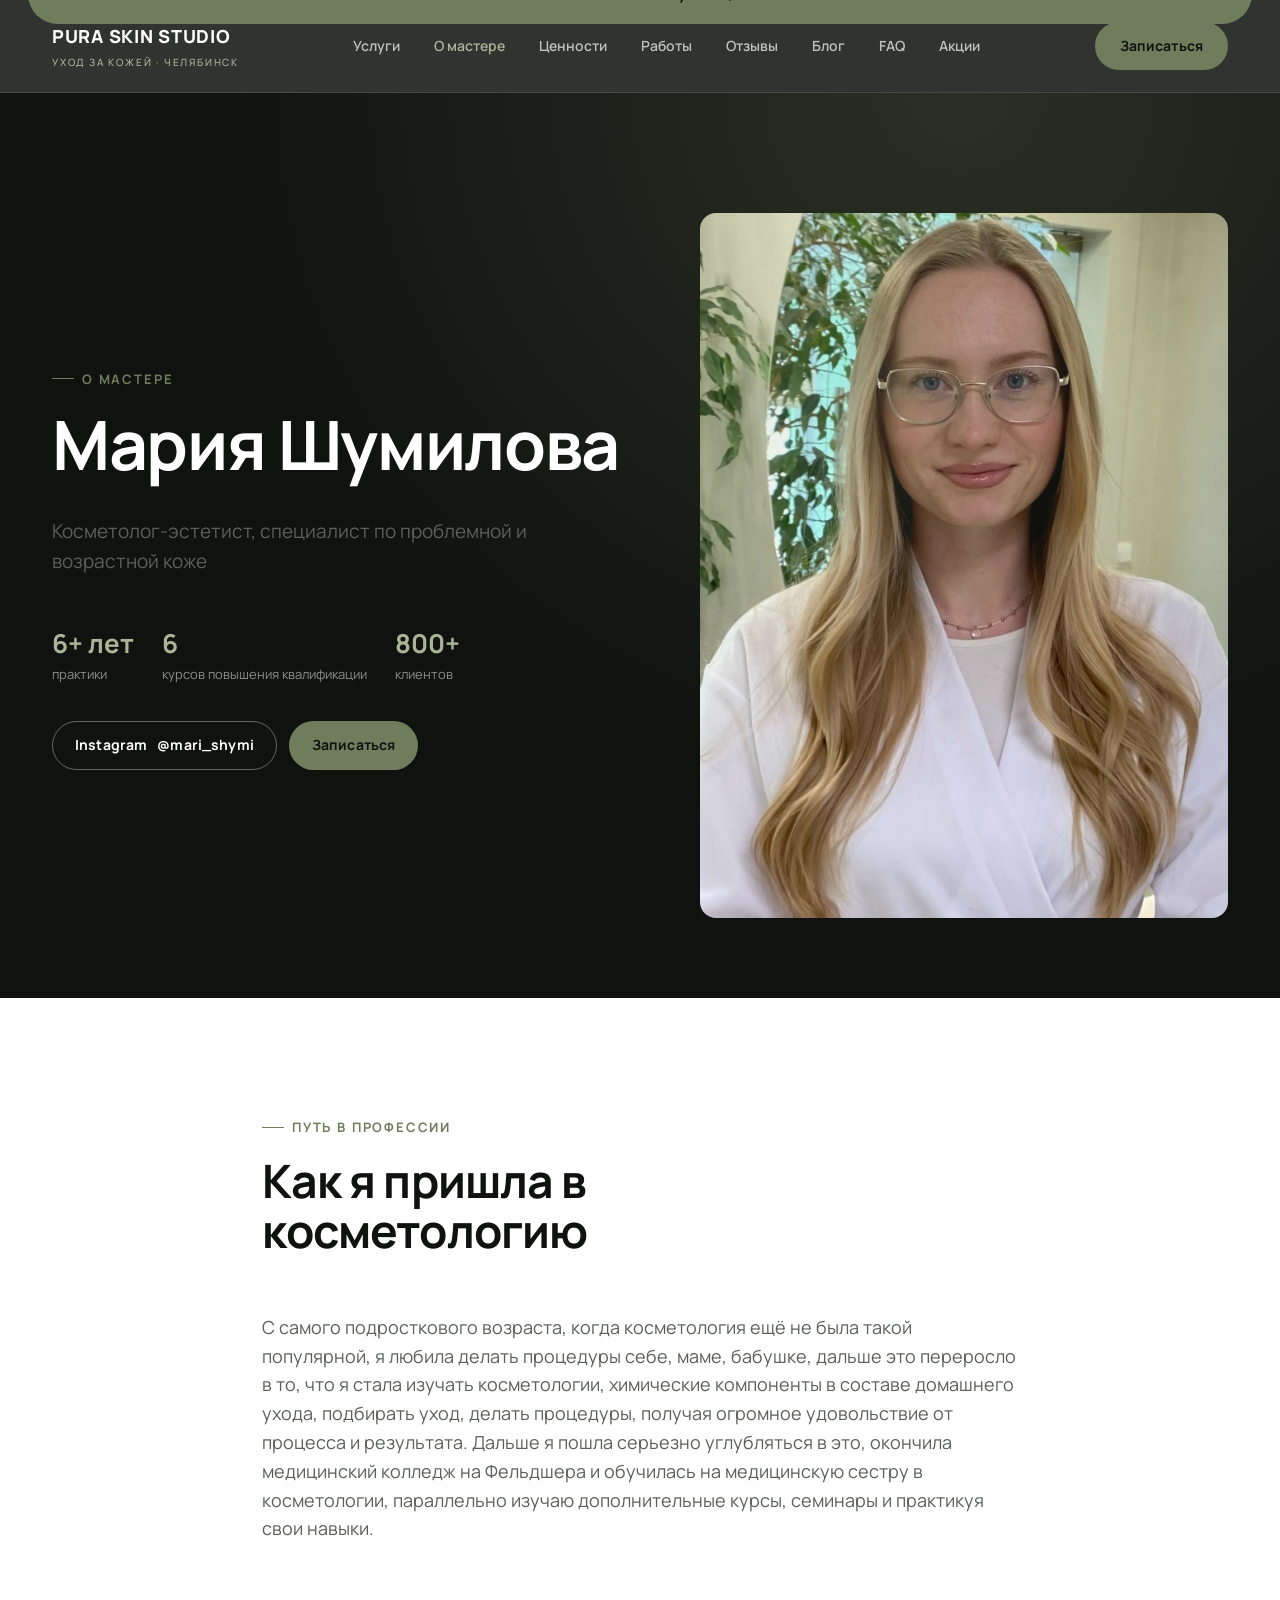
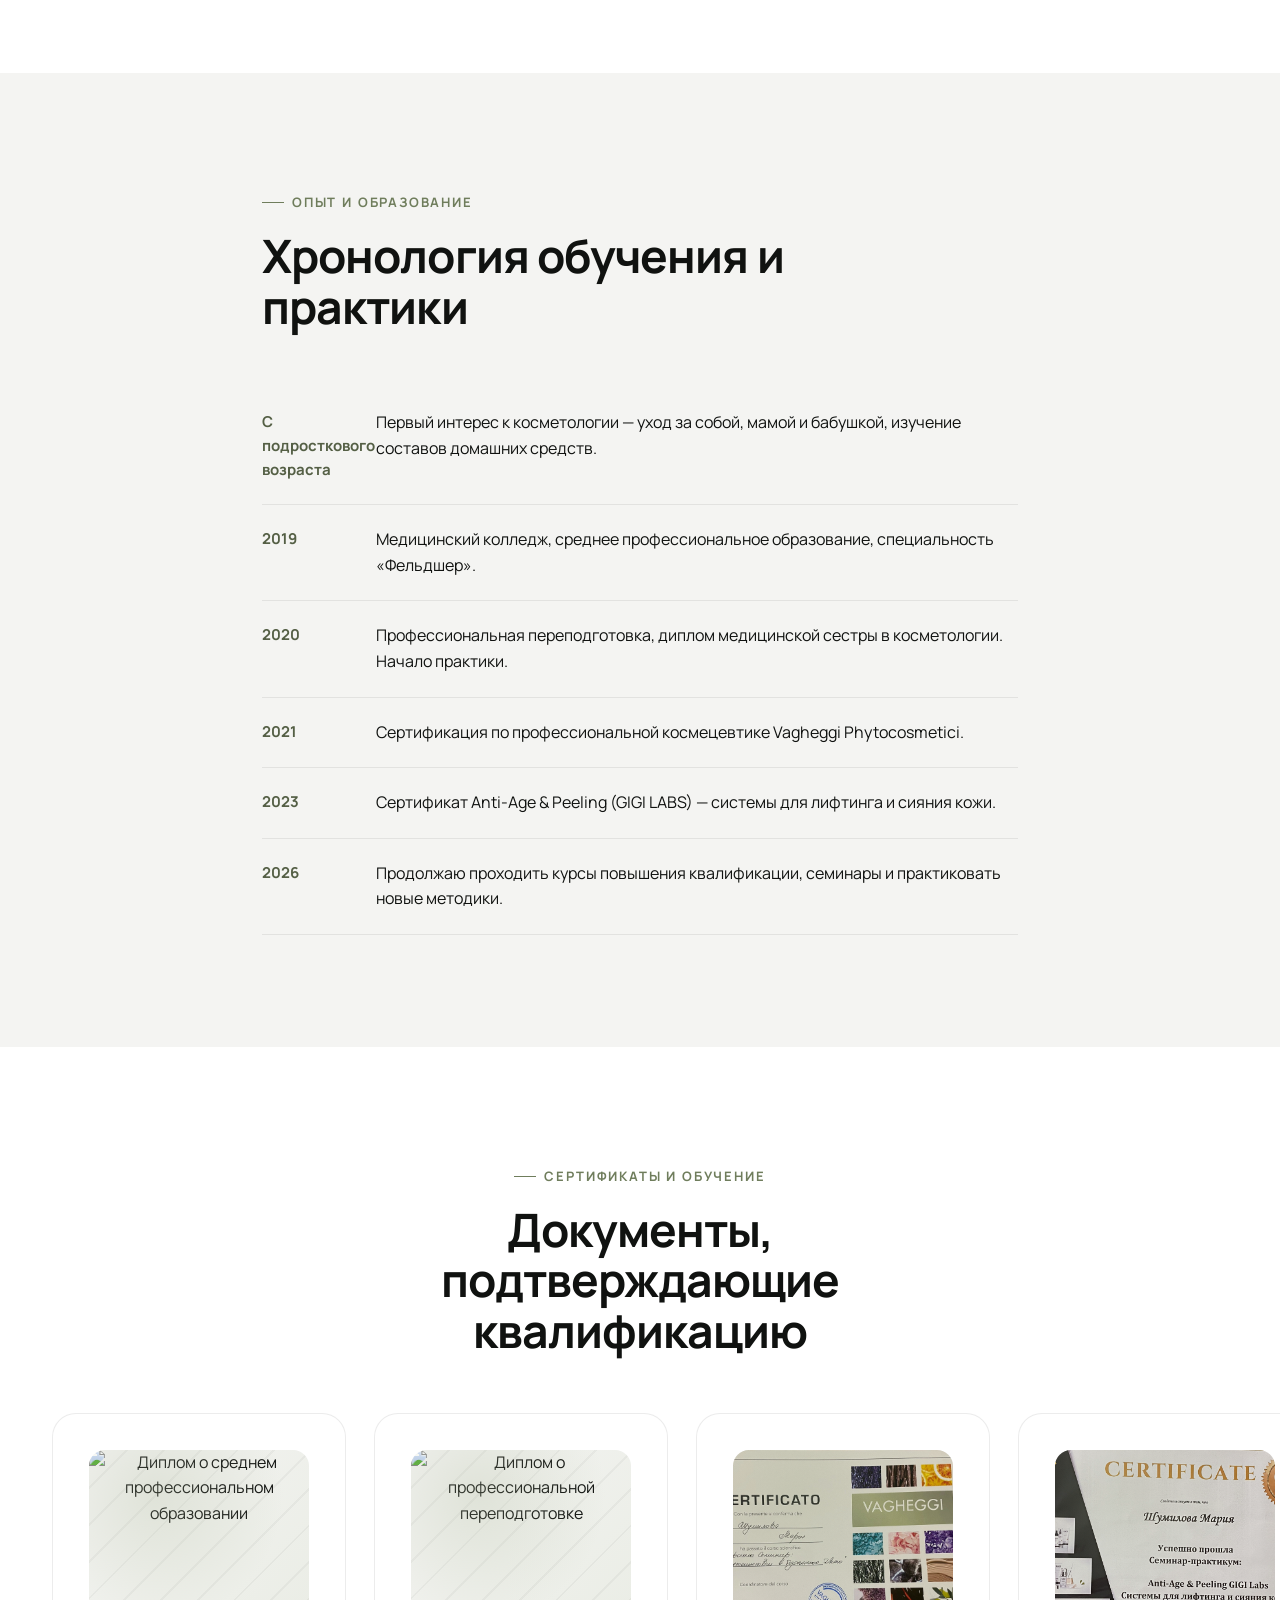
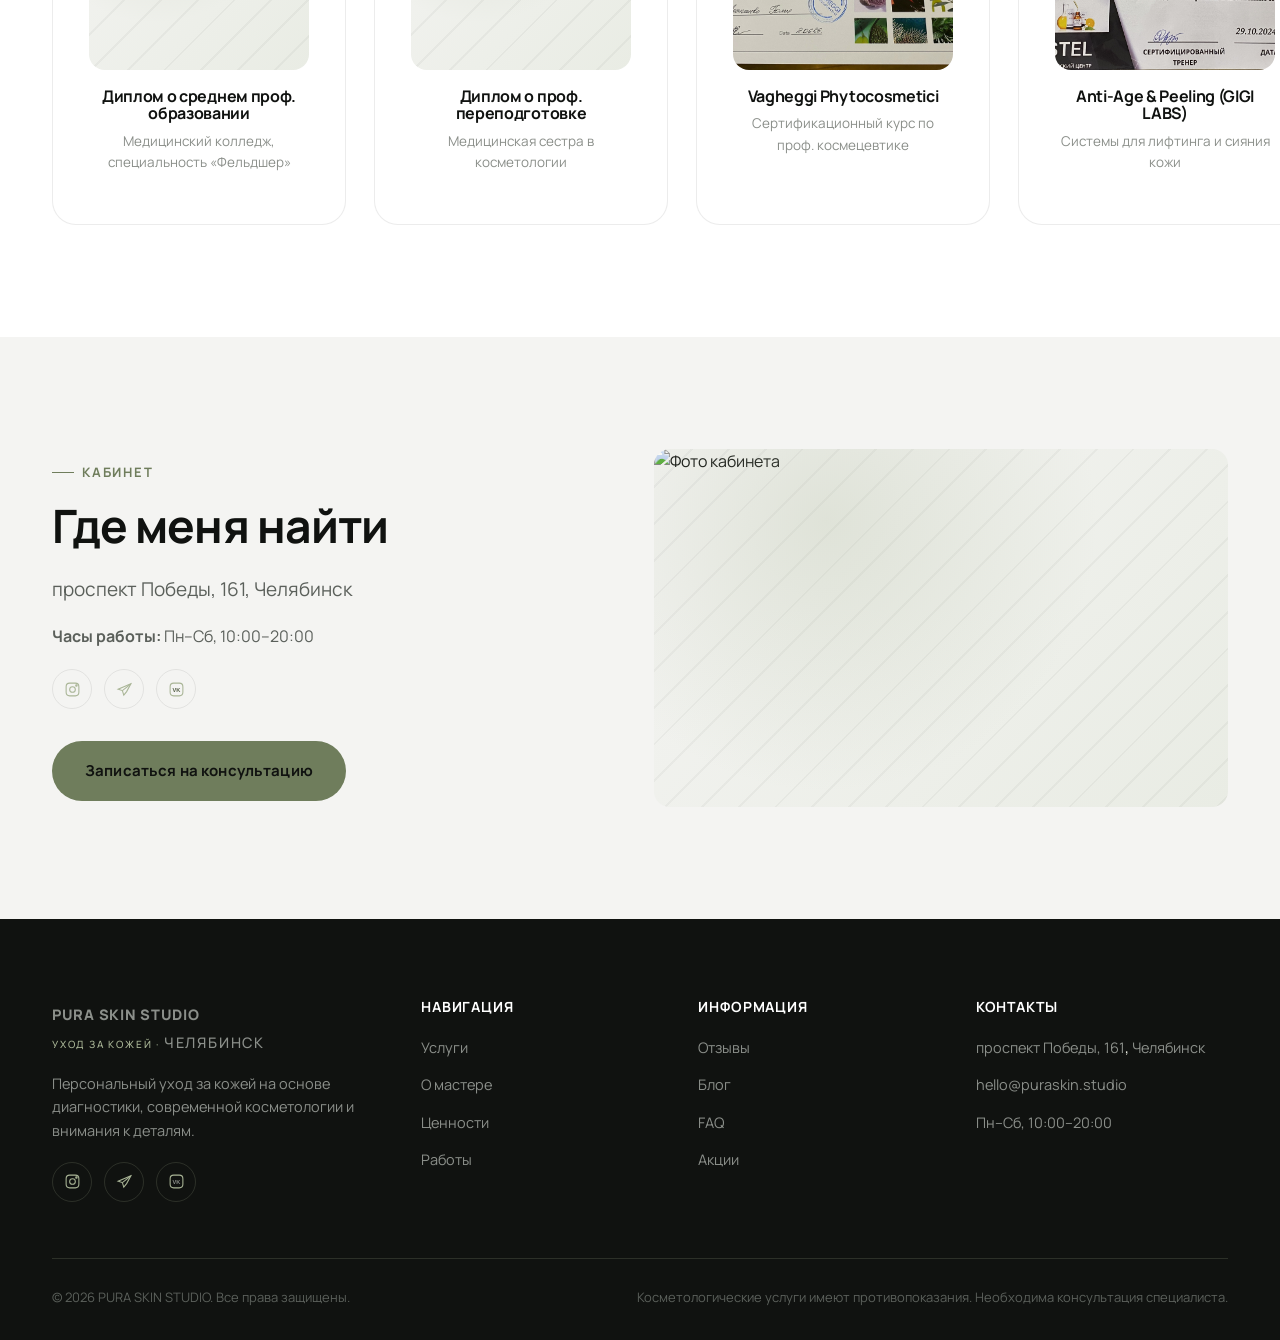
==== commit a94e43df: "Align education timeline with real story, add real client review screenshots" ====
--- a/about.html
+++ b/about.html
@@ -91,28 +91,28 @@
       </div>
       <div class="reveal reveal-1">
         <div class="timeline-item">
-          <b>2017</b>
-          <div>Среднее медицинское образование, специальность «Сестринское дело». Начало работы в клинике эстетической медицины.</div>
-        </div>
-        <div class="timeline-item">
-          <b>2018</b>
-          <div>Профессиональная переподготовка по косметологии, диплом косметолога-эстетиста.</div>
+          <b>С подросткового возраста</b>
+          <div>Первый интерес к косметологии — уход за собой, мамой и бабушкой, изучение составов домашних средств.</div>
         </div>
         <div class="timeline-item">
           <b>2019</b>
-          <div>Курс по аппаратной косметологии и химическим пилингам. Начало самостоятельной практики.</div>
+          <div>Медицинский колледж, среднее профессиональное образование, специальность «Фельдшер».</div>
+        </div>
+        <div class="timeline-item">
+          <b>2020</b>
+          <div>Профессиональная переподготовка, диплом медицинской сестры в косметологии. Начало практики.</div>
         </div>
         <div class="timeline-item">
           <b>2021</b>
-          <div>Специализация на терапии акне и постакне. Открытие собственного кабинета.</div>
+          <div>Сертификация по профессиональной космецевтике Vagheggi Phytocosmetici.</div>
         </div>
         <div class="timeline-item">
           <b>2023</b>
-          <div>Курс по инъекционным методикам: биоревитализация и мезотерапия.</div>
-        </div>
-        <div class="timeline-item">
-          <b>2025</b>
-          <div>Повышение квалификации по возрастной дерматокосметологии и safety-протоколам.</div>
+          <div>Сертификат Anti-Age & Peeling (GIGI LABS) — системы для лифтинга и сияния кожи.</div>
+        </div>
+        <div class="timeline-item">
+          <b>2026</b>
+          <div>Продолжаю проходить курсы повышения квалификации, семинары и практиковать новые методики.</div>
         </div>
       </div>
     </div>
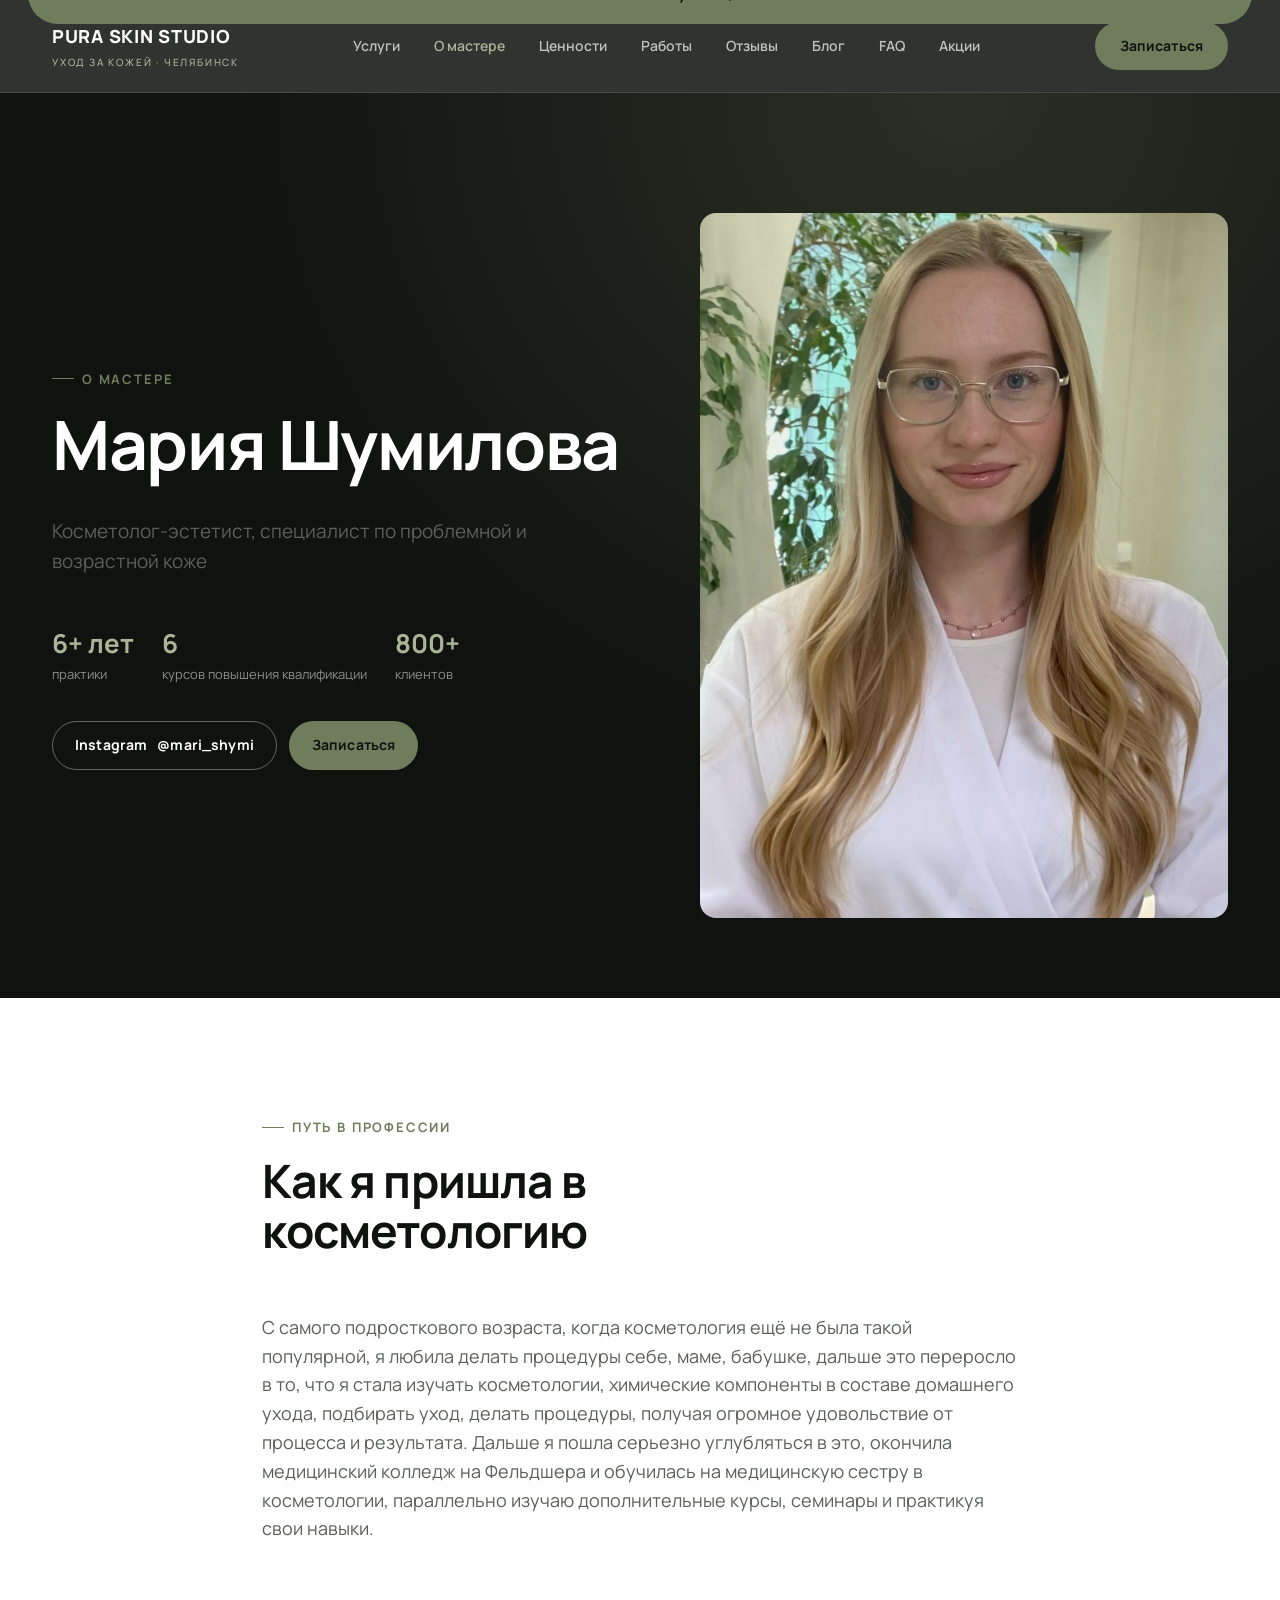
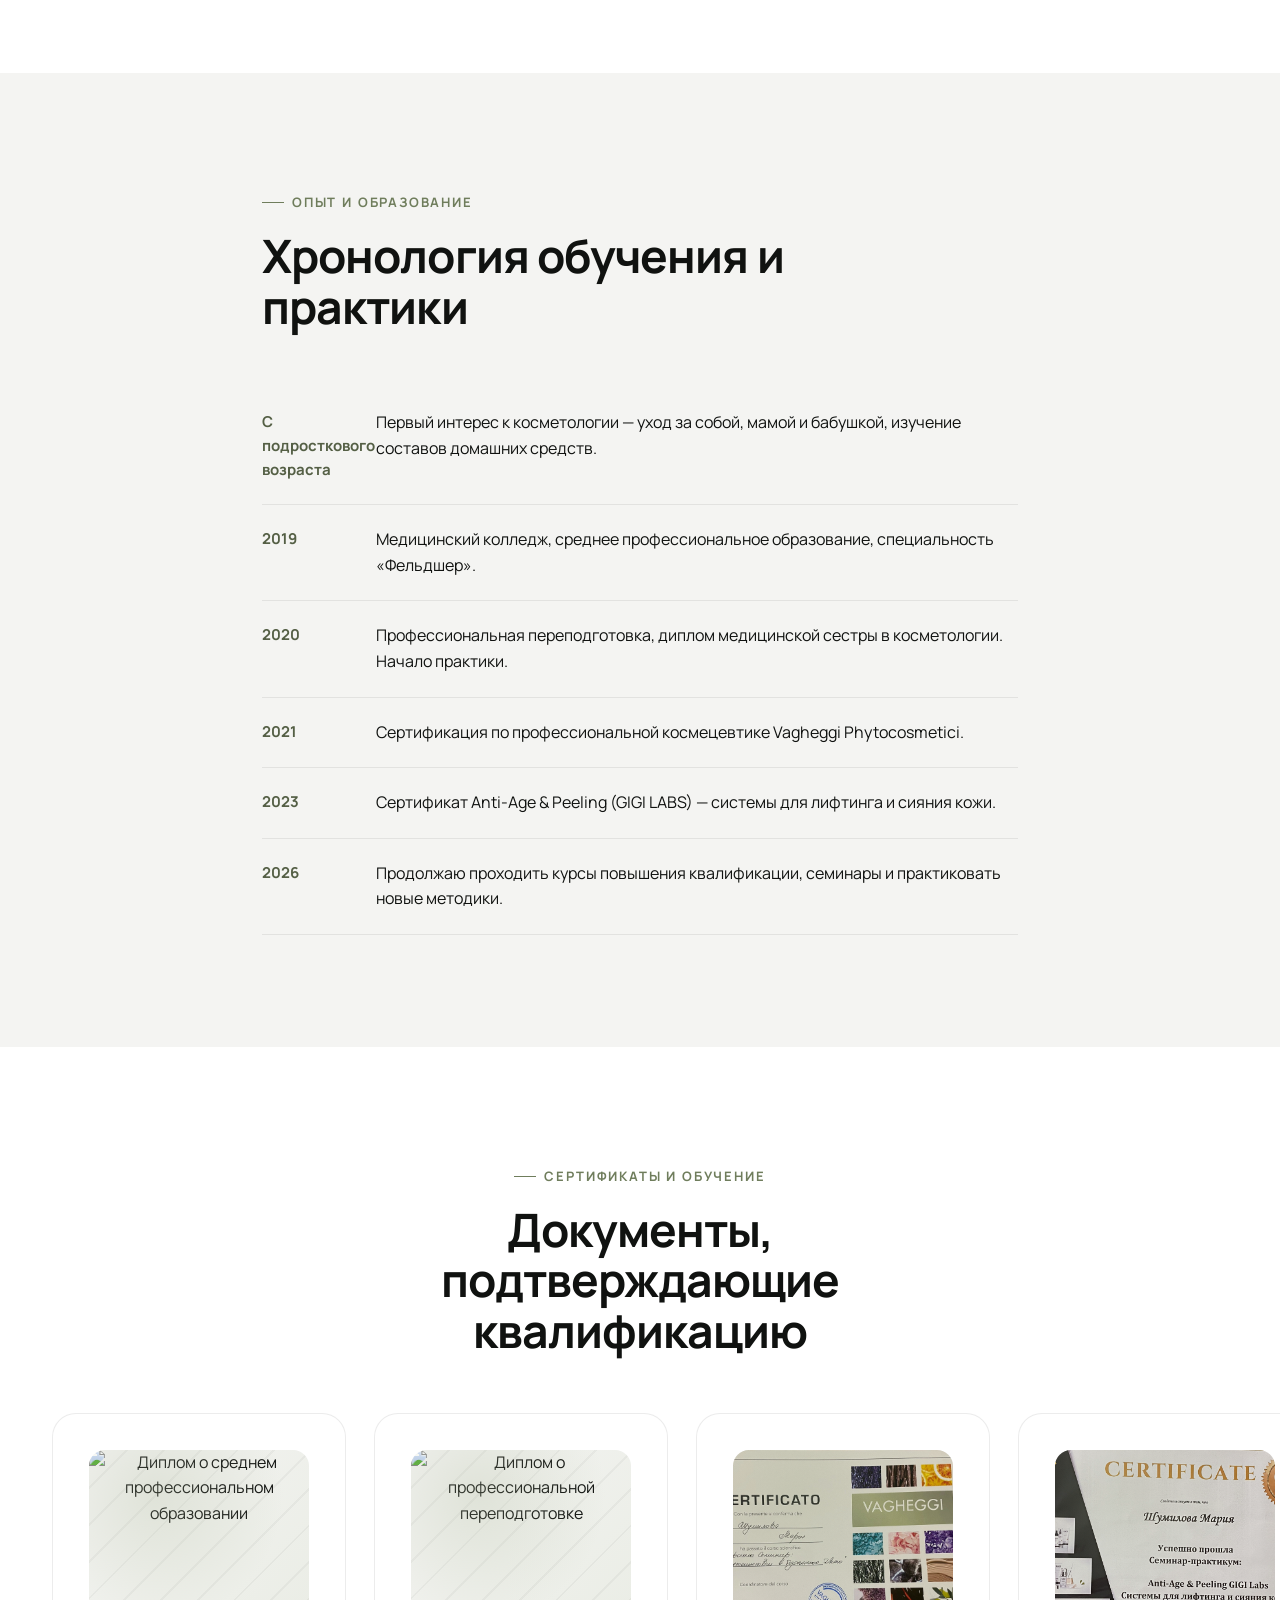
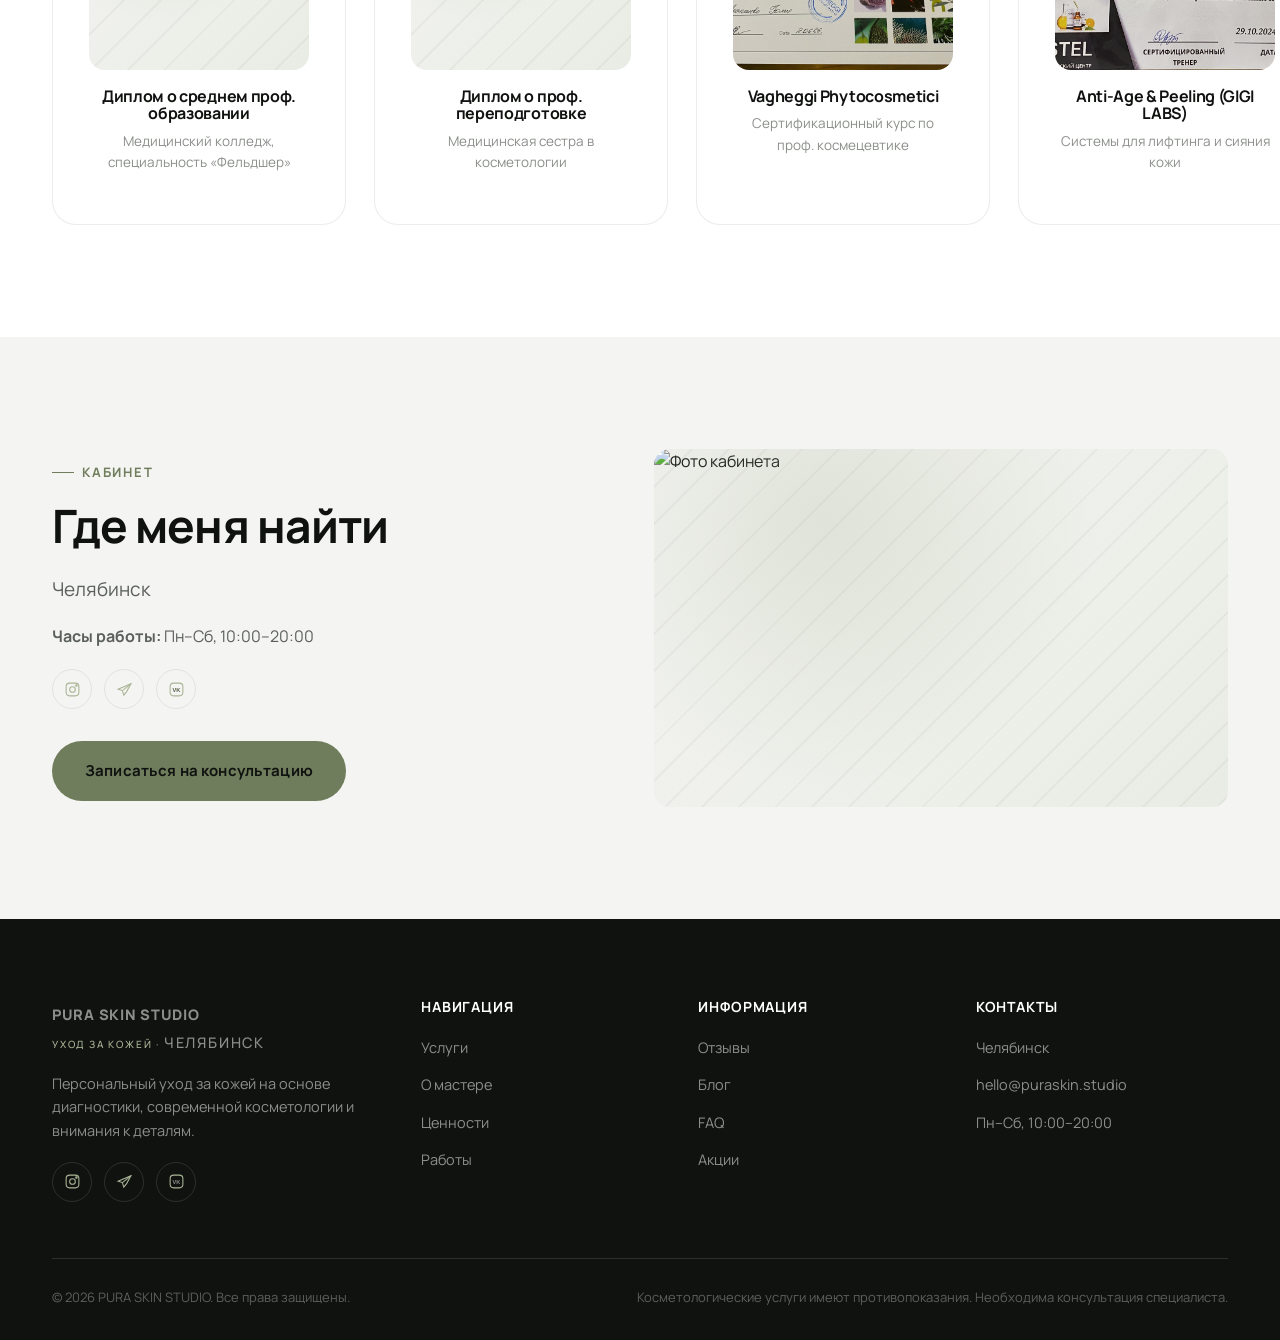
==== commit 15451080: "Убрать адрес студии из футера и конфига" ====
--- a/about.html
+++ b/about.html
@@ -154,7 +154,7 @@
       <div class="reveal">
         <p class="eyebrow">Кабинет</p>
         <h2>Где меня найти</h2>
-        <p class="lead"><span data-cfg="address"></span>, <span data-cfg="city"></span></p>
+        <p class="lead"><span data-cfg="city"></span></p>
         <p><b>Часы работы:</b> <span data-cfg="workHours"></span></p>
         <div class="socials" style="margin-top:20px;">
           <a href="#" data-cfg-href="instagram" target="_blank" rel="noopener" aria-label="Instagram" style="border-color:var(--c-border-light)"><svg viewBox="0 0 24 24" fill="none" stroke="#545f45" stroke-width="1.5"><rect x="3" y="3" width="18" height="18" rx="5"/><circle cx="12" cy="12" r="4"/><circle cx="17.5" cy="6.5" r="1"/></svg></a>
@@ -203,7 +203,7 @@
       <div class="footer-col">
         <h4>Контакты</h4>
         <ul>
-          <li><span data-cfg="address"></span>, <span data-cfg="city"></span></li>
+          <li><span data-cfg="city"></span></li>
           <li><a href="#" data-cfg-href="email" data-cfg="email"></a></li>
           <li><span data-cfg="workHours"></span></li>
         </ul>
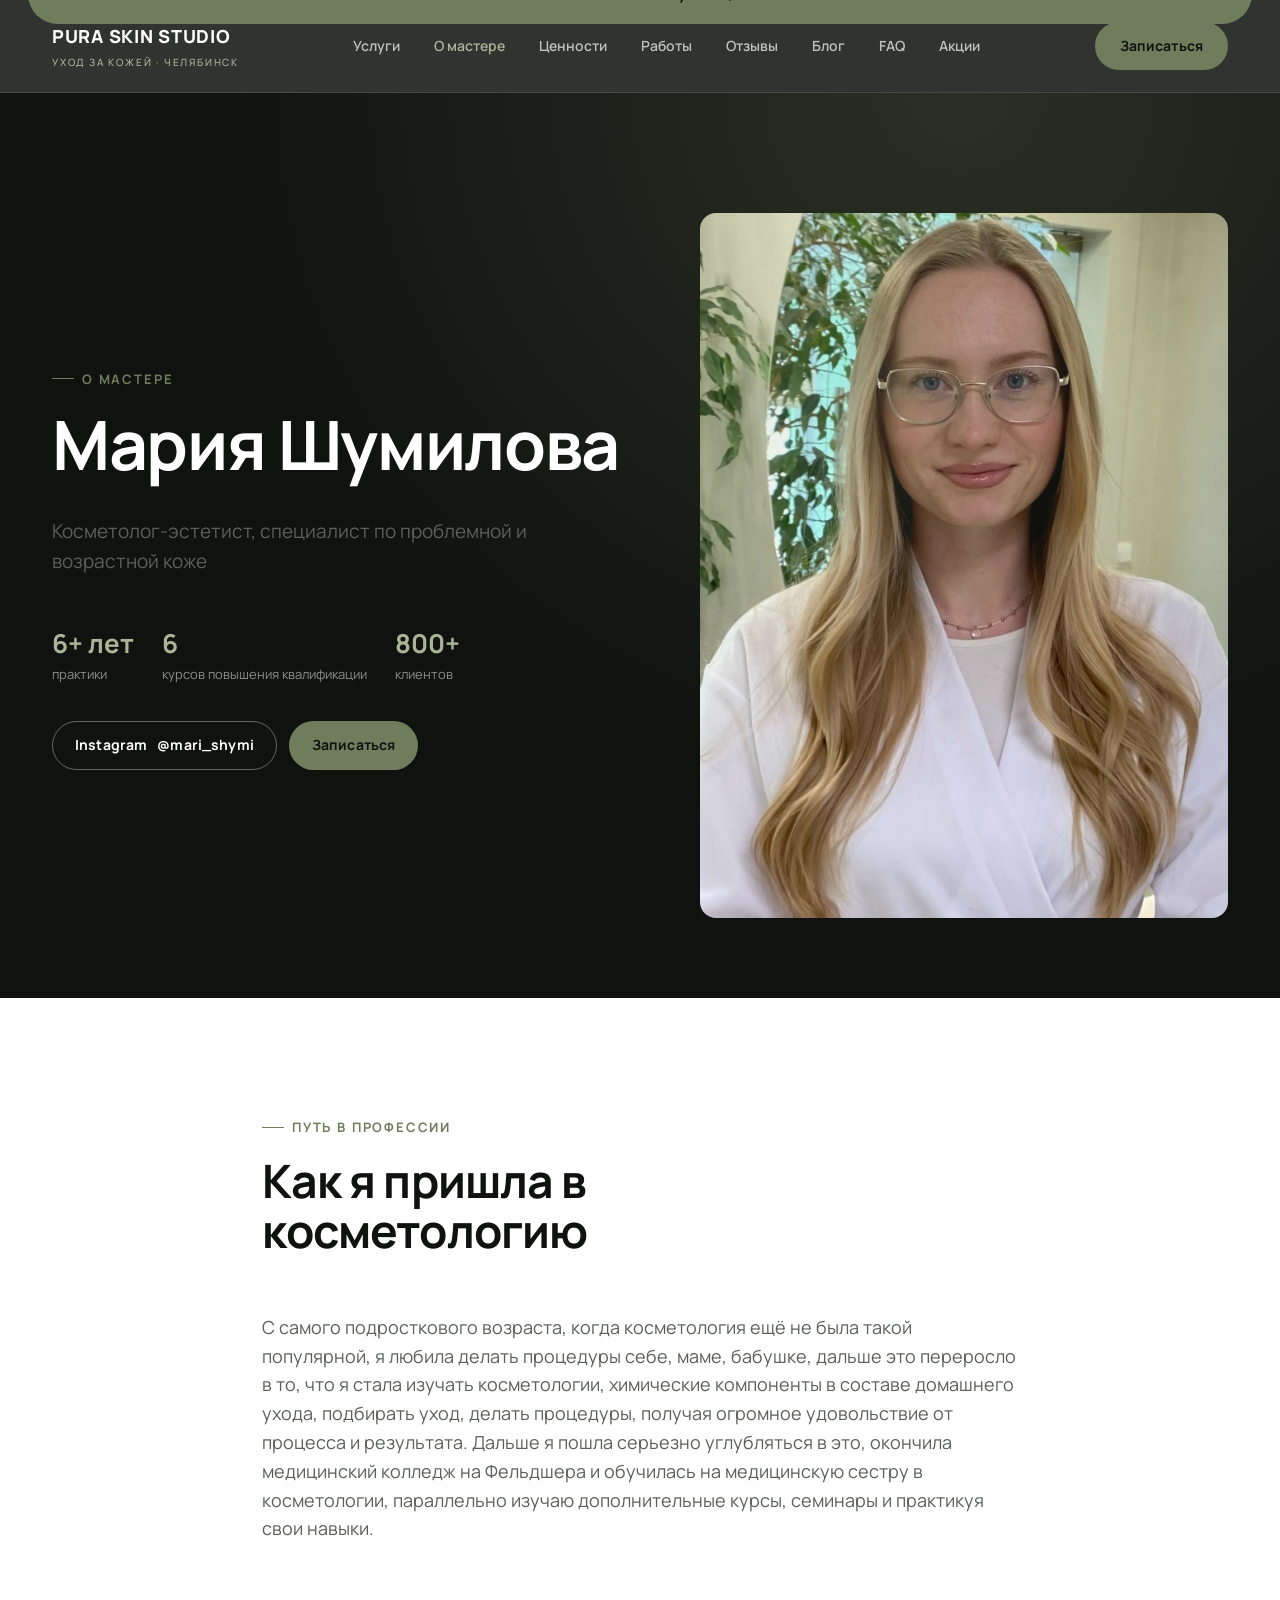
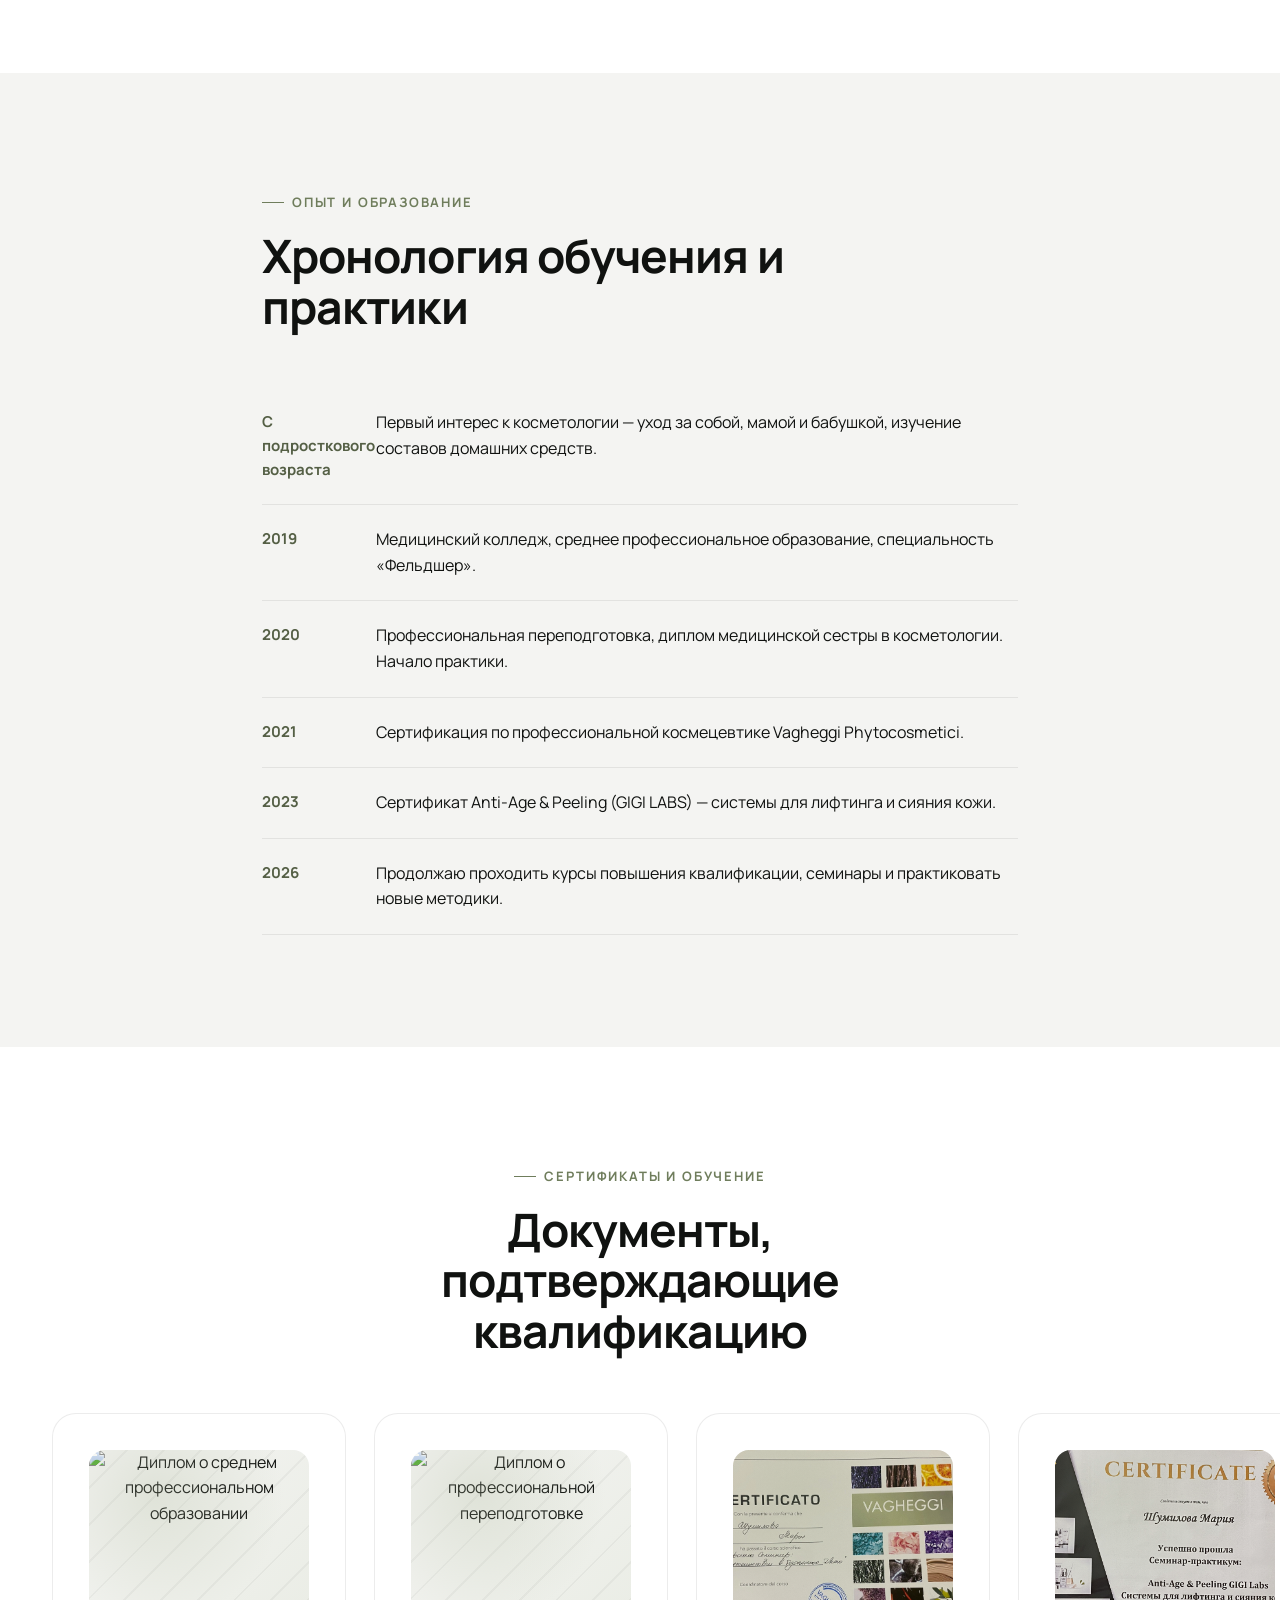
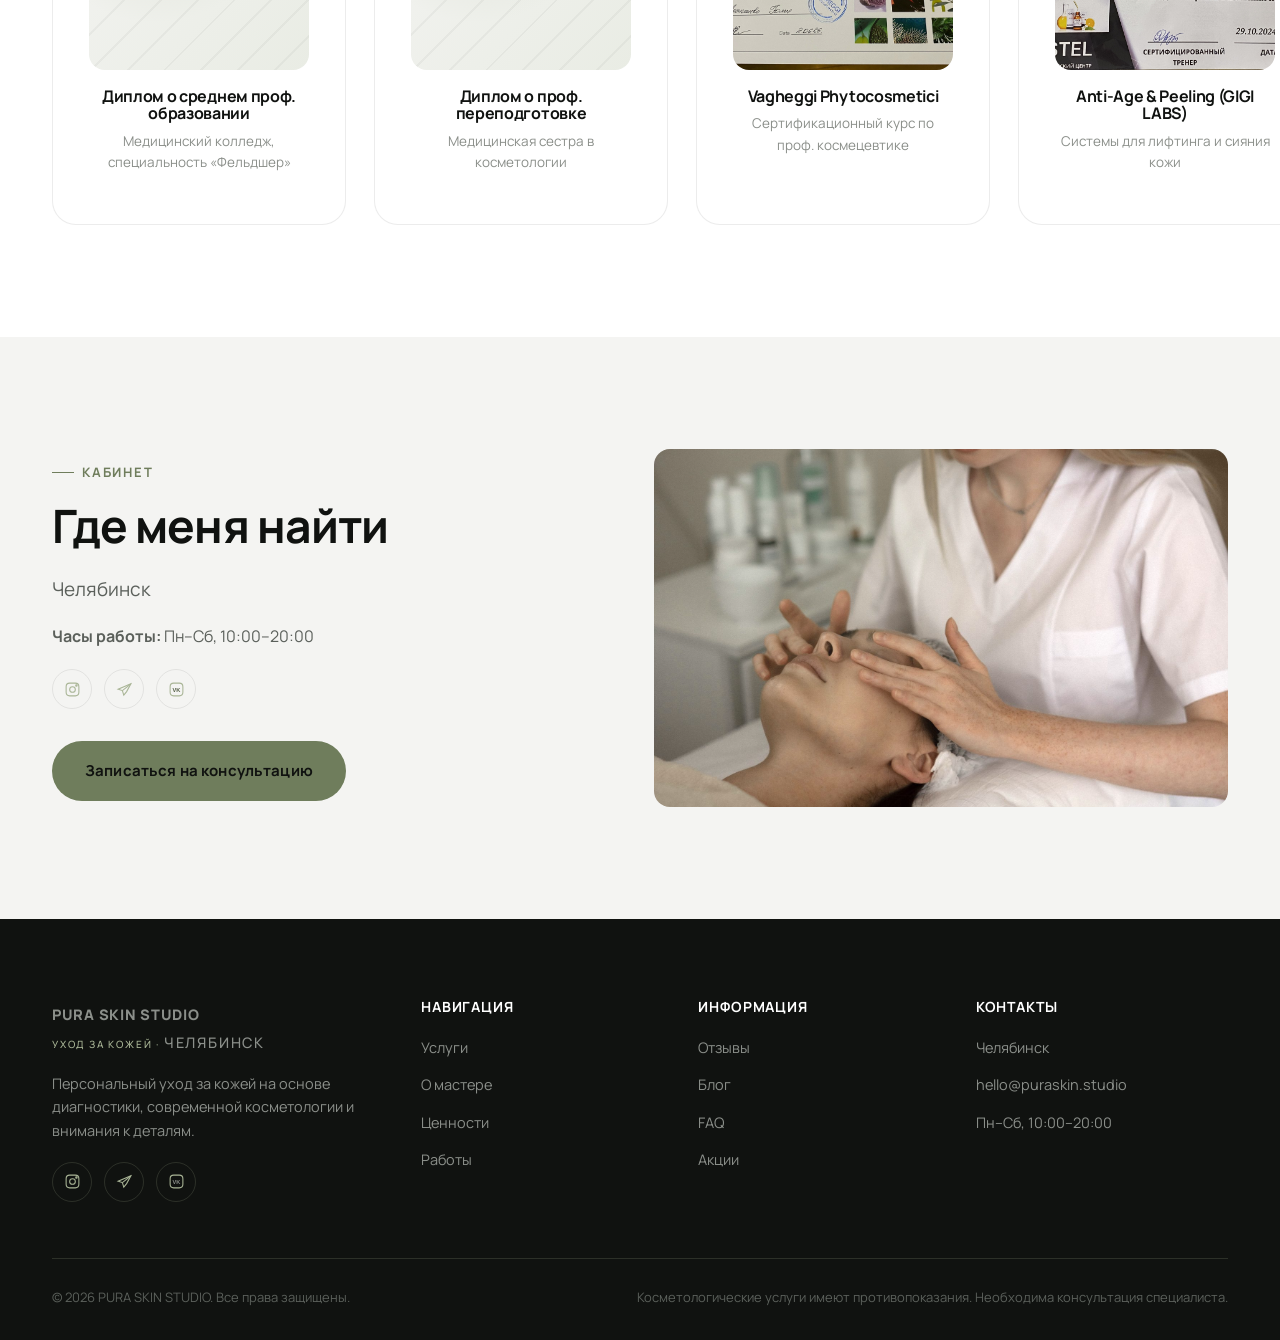
==== commit 3ae67354: "Заменить фото кабинета на локальное, развести картинки услуг проф.ухода и домашнего ухода" ====
--- a/about.html
+++ b/about.html
@@ -164,7 +164,7 @@
         <a href="booking.html" class="btn btn-primary" style="margin-top:32px;">Записаться на консультацию</a>
       </div>
       <div class="reveal reveal-1 hover-zoom">
-        <div class="ph wide light"><img src="https://images.unsplash.com/photo-1601049676869-702ea24cfd58?w=1200&q=80&auto=format&fit=crop" alt="Фото кабинета" style="width:100%;height:100%;object-fit:cover;"></div>
+        <div class="ph wide light"><img src="images/studio-location.jpg" alt="Фото кабинета" style="width:100%;height:100%;object-fit:cover;"></div>
       </div>
     </div>
   </section>
--- a/css/style.css
+++ b/css/style.css
@@ -514,6 +514,22 @@
 .filter-btn:hover{ border-color: var(--c-green); }
 .filter-btn.active{ background: var(--c-black); color:var(--c-white); border-color: var(--c-black); }
 
+.checkbox-row{ display:flex; gap:10px; flex-wrap:wrap; }
+.checkbox-chip{
+  display:inline-flex; align-items:center;
+  border: 1px solid var(--c-border-light);
+  background: var(--c-white);
+  padding: 10px 20px;
+  border-radius: 100px;
+  font-size: 13.5px;
+  font-weight:600;
+  cursor:pointer;
+  transition: all .25s;
+}
+.checkbox-chip input{ position:absolute; opacity:0; width:0; height:0; }
+.checkbox-chip:hover{ border-color: var(--c-green); }
+.checkbox-chip:has(input:checked){ background: var(--c-black); color:var(--c-white); border-color: var(--c-black); }
+
 /* ---------- Reviews ---------- */
 .stars{ color: var(--c-green); font-size:15px; letter-spacing:2px; }
 .review-head{ display:flex; align-items:center; gap:14px; margin-bottom:18px; }
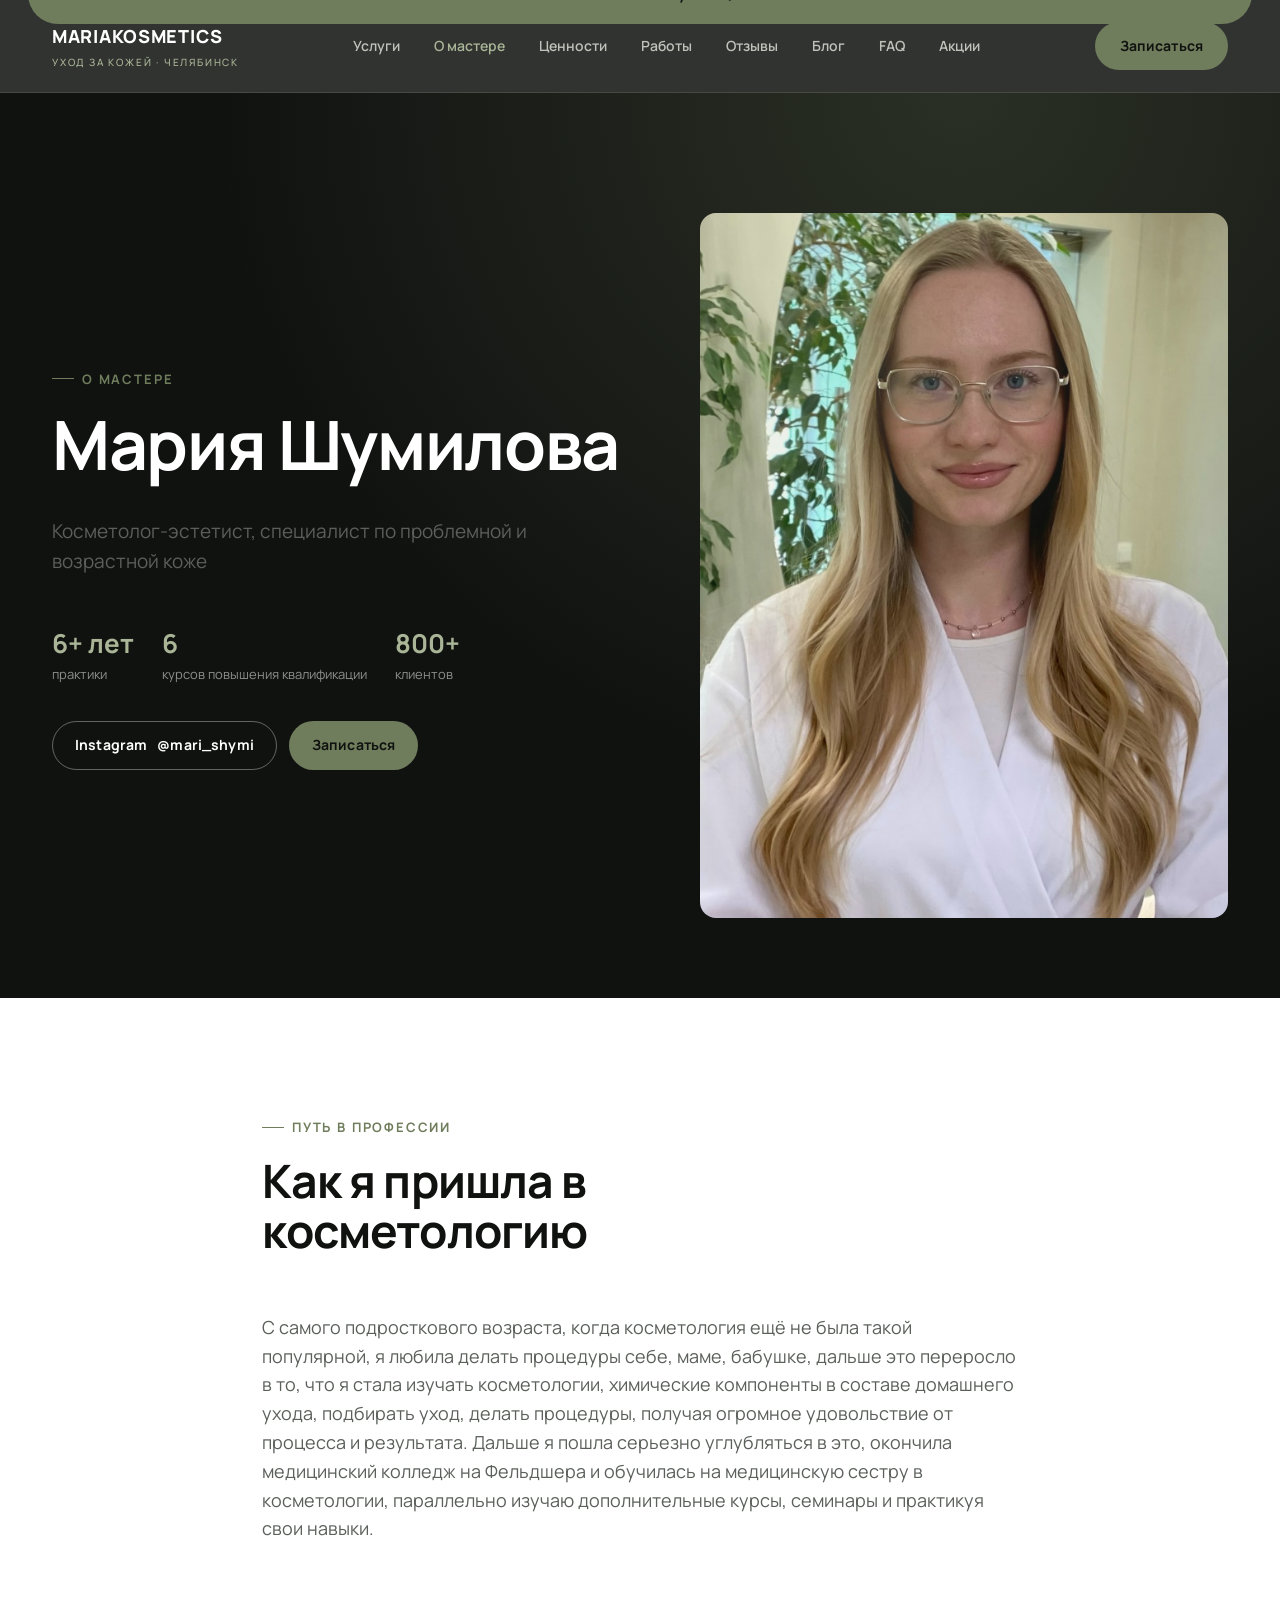
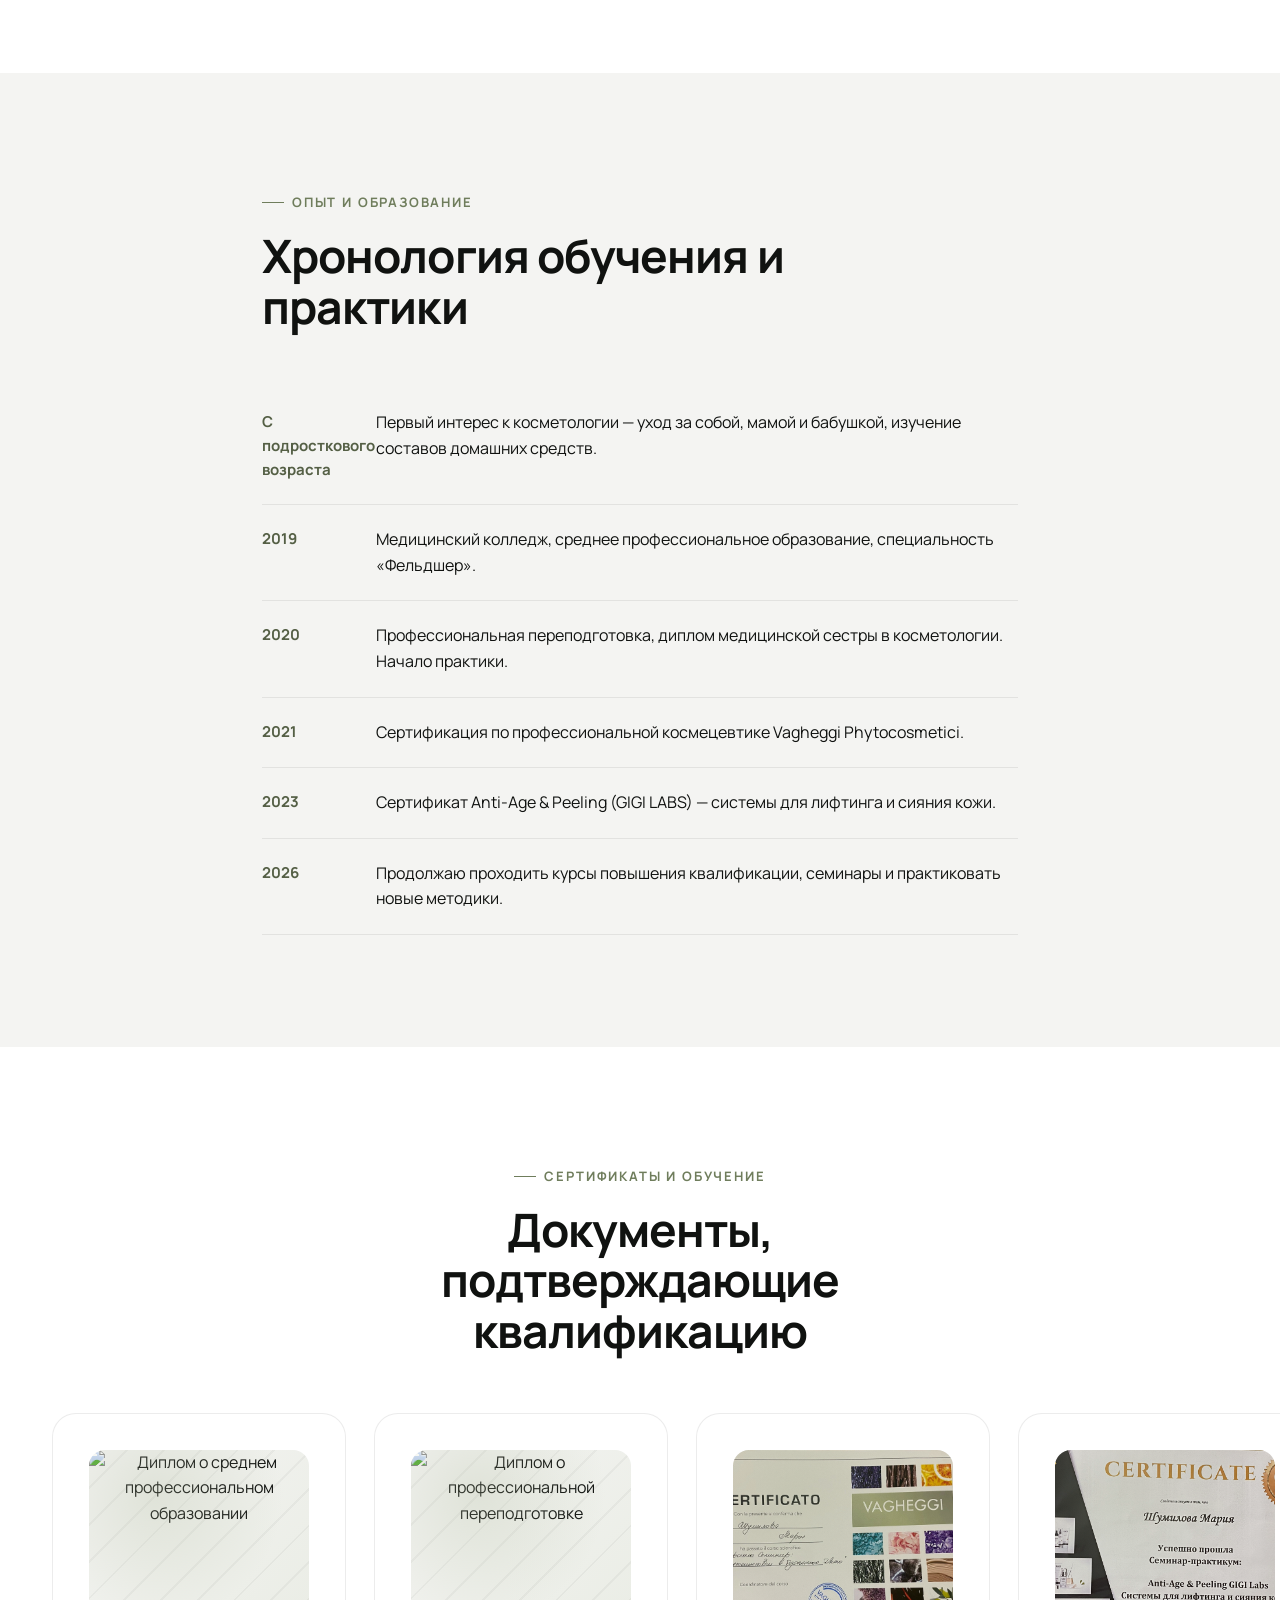
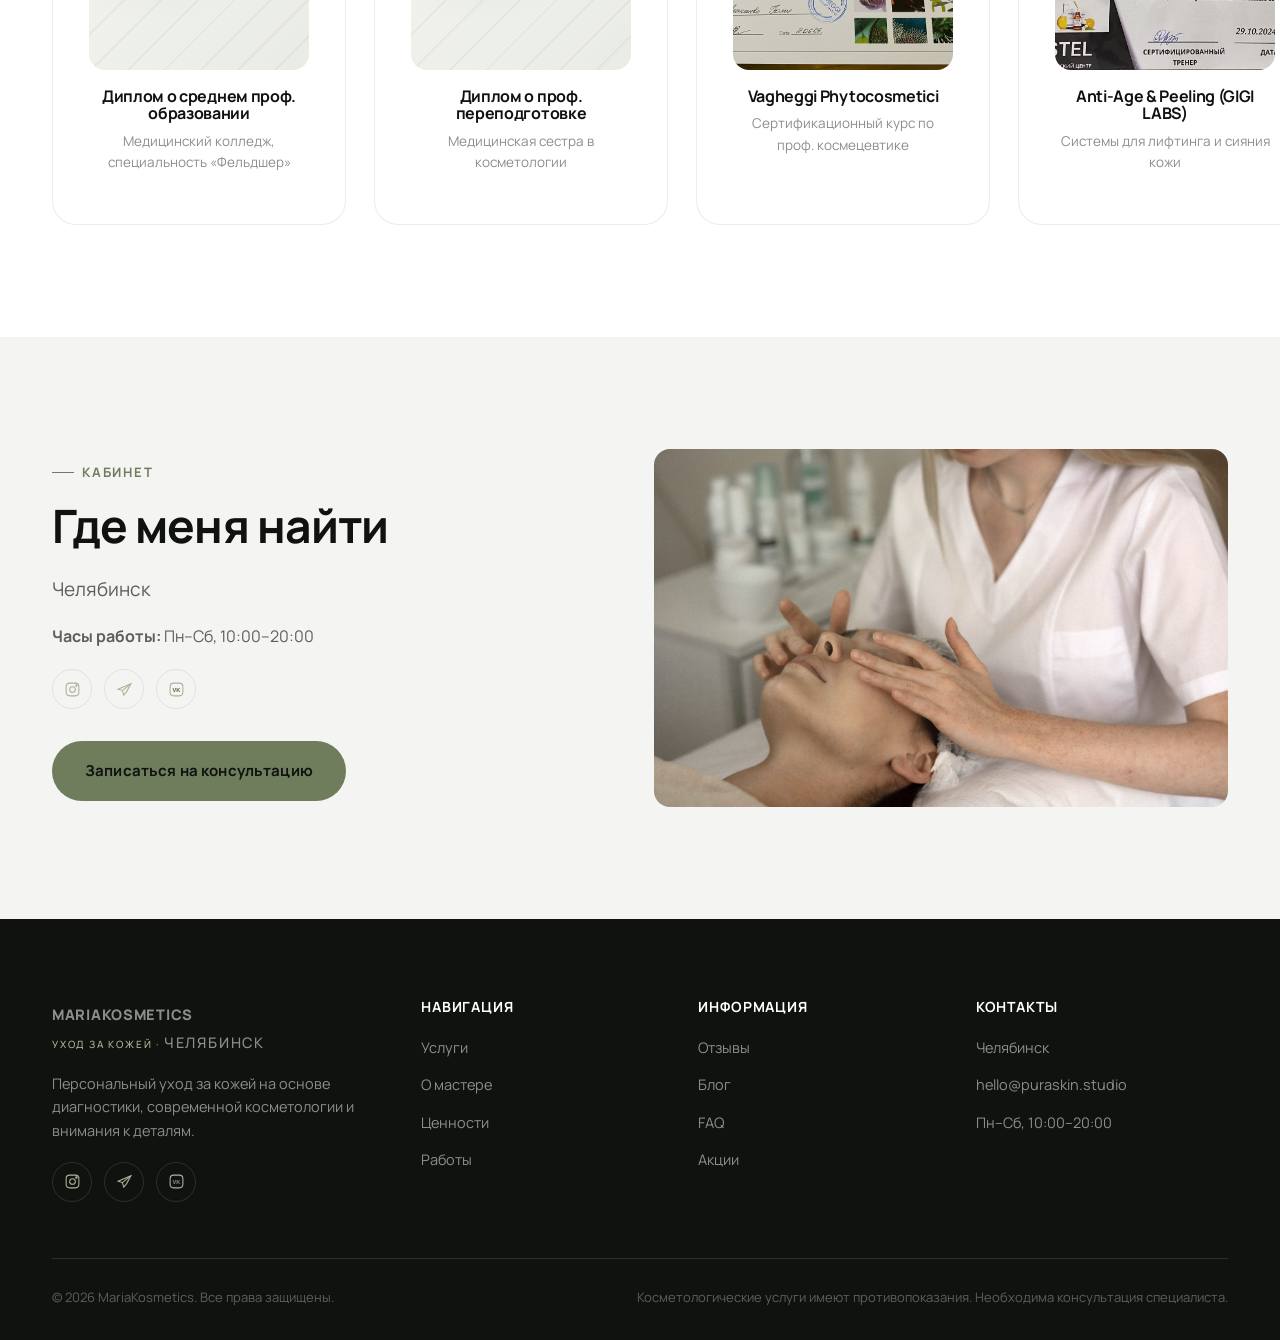
==== commit 3fb9f3fb: "Переименовать студию PURA SKIN STUDIO в MariaKosmetics" ====
--- a/about.html
+++ b/about.html
@@ -3,7 +3,7 @@
 <head>
 <meta charset="UTF-8">
 <meta name="viewport" content="width=device-width, initial-scale=1.0">
-<title>О мастере — PURA SKIN STUDIO</title>
+<title>О мастере — MariaKosmetics</title>
 <meta name="description" content="Образование, опыт, сертификаты и путь в профессии. Адрес кабинета, часы работы и контакты.">
 <link rel="preconnect" href="https://fonts.googleapis.com">
 <link href="https://fonts.googleapis.com/css2?family=Manrope:wght@400;500;600;700;800&display=swap" rel="stylesheet">
--- a/css/style.css
+++ b/css/style.css
@@ -665,8 +665,8 @@
 .timeline-item b{ color: var(--c-green-dark); font-size:15px; }
 
 /* ---------- Promo ---------- */
-.promo-card{ position:relative; overflow:hidden; }
-.promo-badge{ position:absolute; top:24px; right:24px; background: var(--c-green); color:var(--c-black); font-size:11px; font-weight:800; letter-spacing:.06em; text-transform:uppercase; padding:7px 14px; border-radius:100px; }
+.promo-card{ position:relative; }
+.promo-badge{ display:inline-block; margin-bottom:16px; background: var(--c-green); color:var(--c-black); font-size:11px; font-weight:800; letter-spacing:.06em; text-transform:uppercase; padding:7px 14px; border-radius:100px; }
 .promo-price{ font-size: 34px; font-weight:800; margin: 14px 0; }
 .promo-old{ text-decoration: line-through; color: var(--c-gray); font-size:18px; margin-left:10px; font-weight:500; }
 .promo-expiry{ font-size:12.5px; color:var(--c-gray); margin-top:18px; }
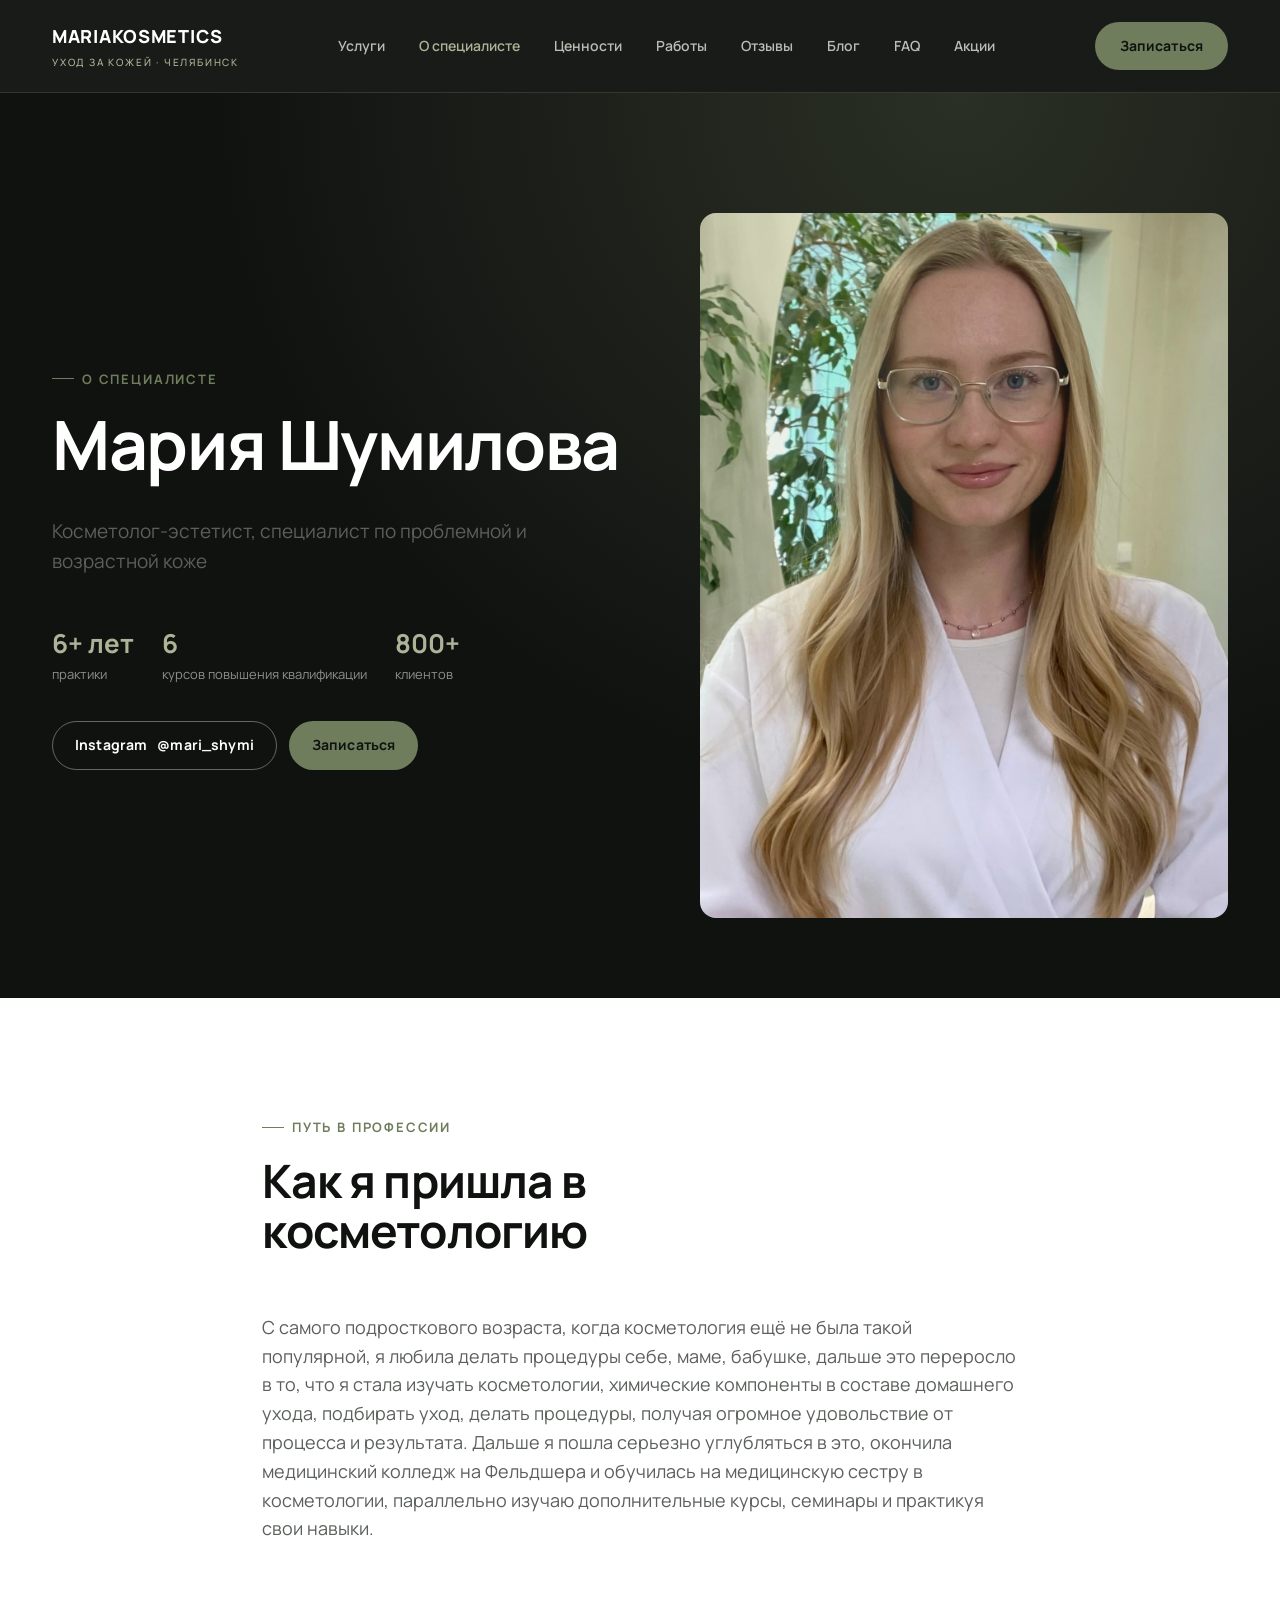
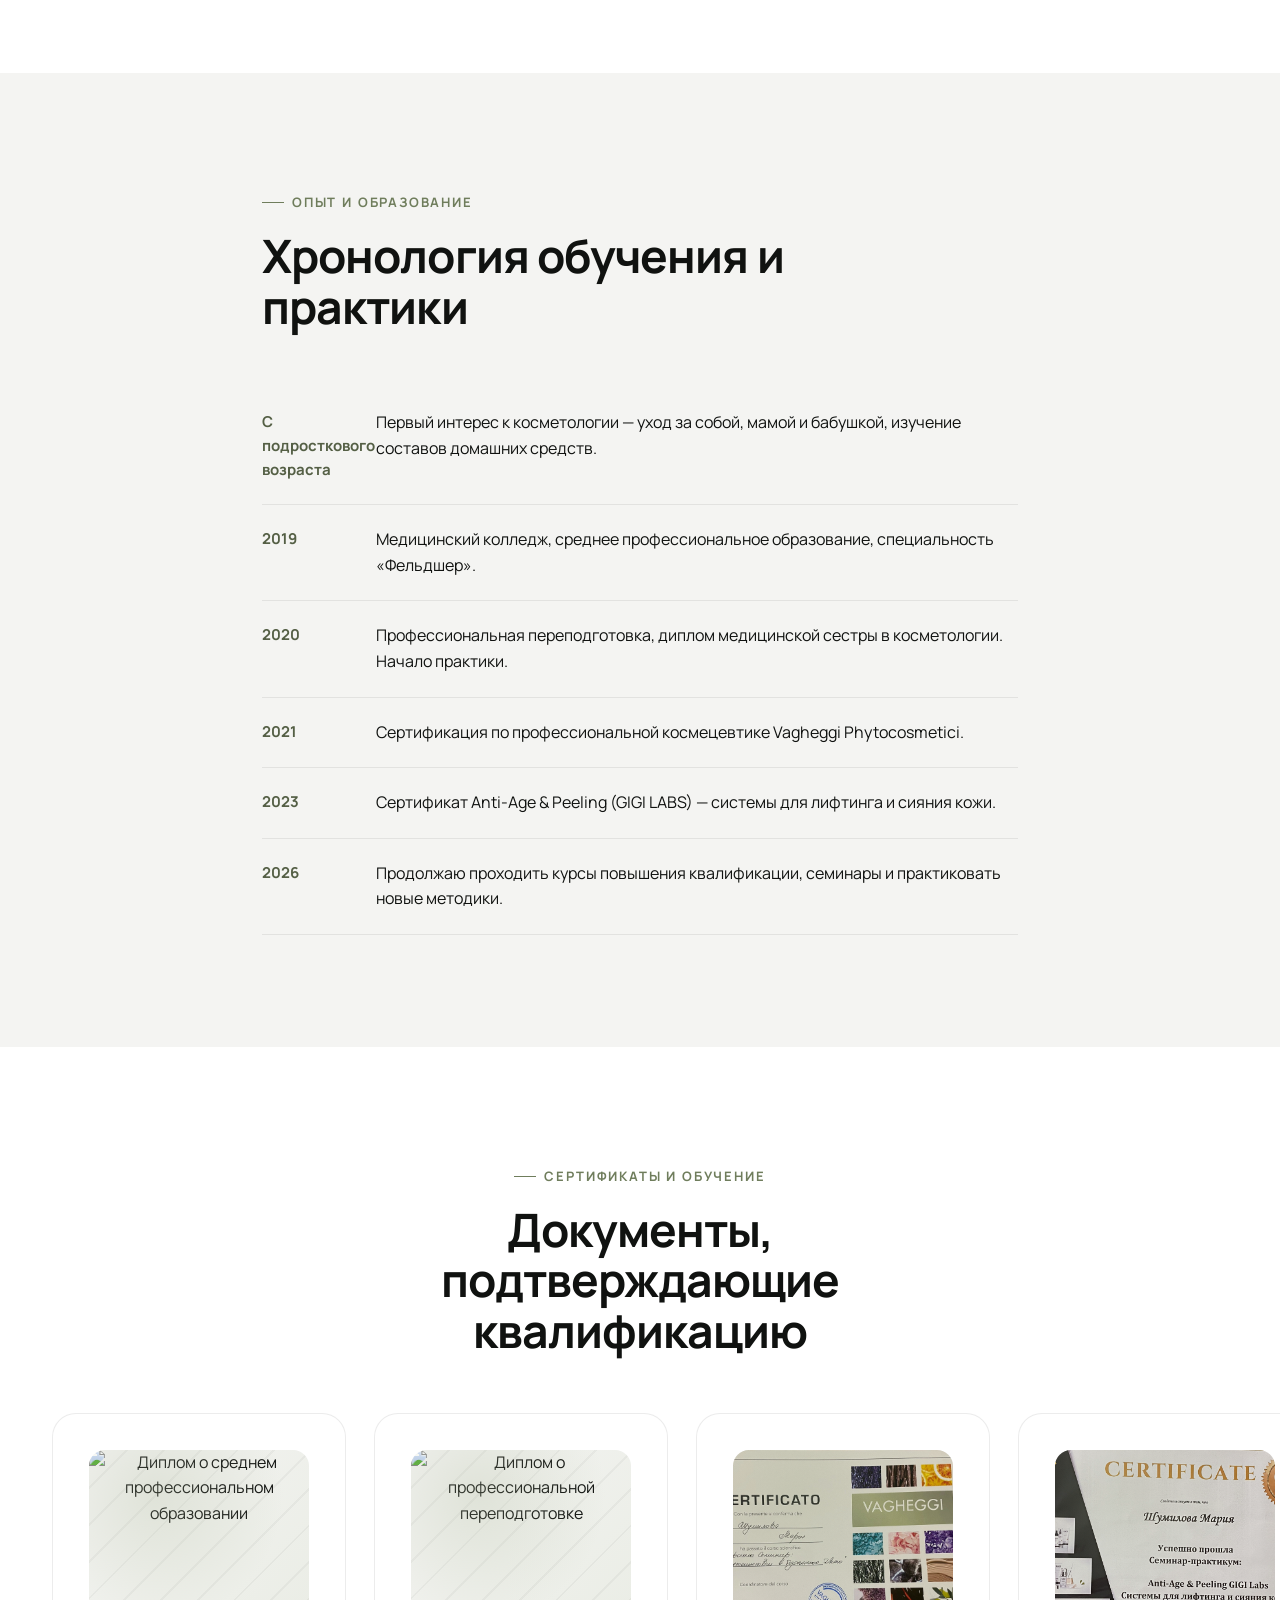
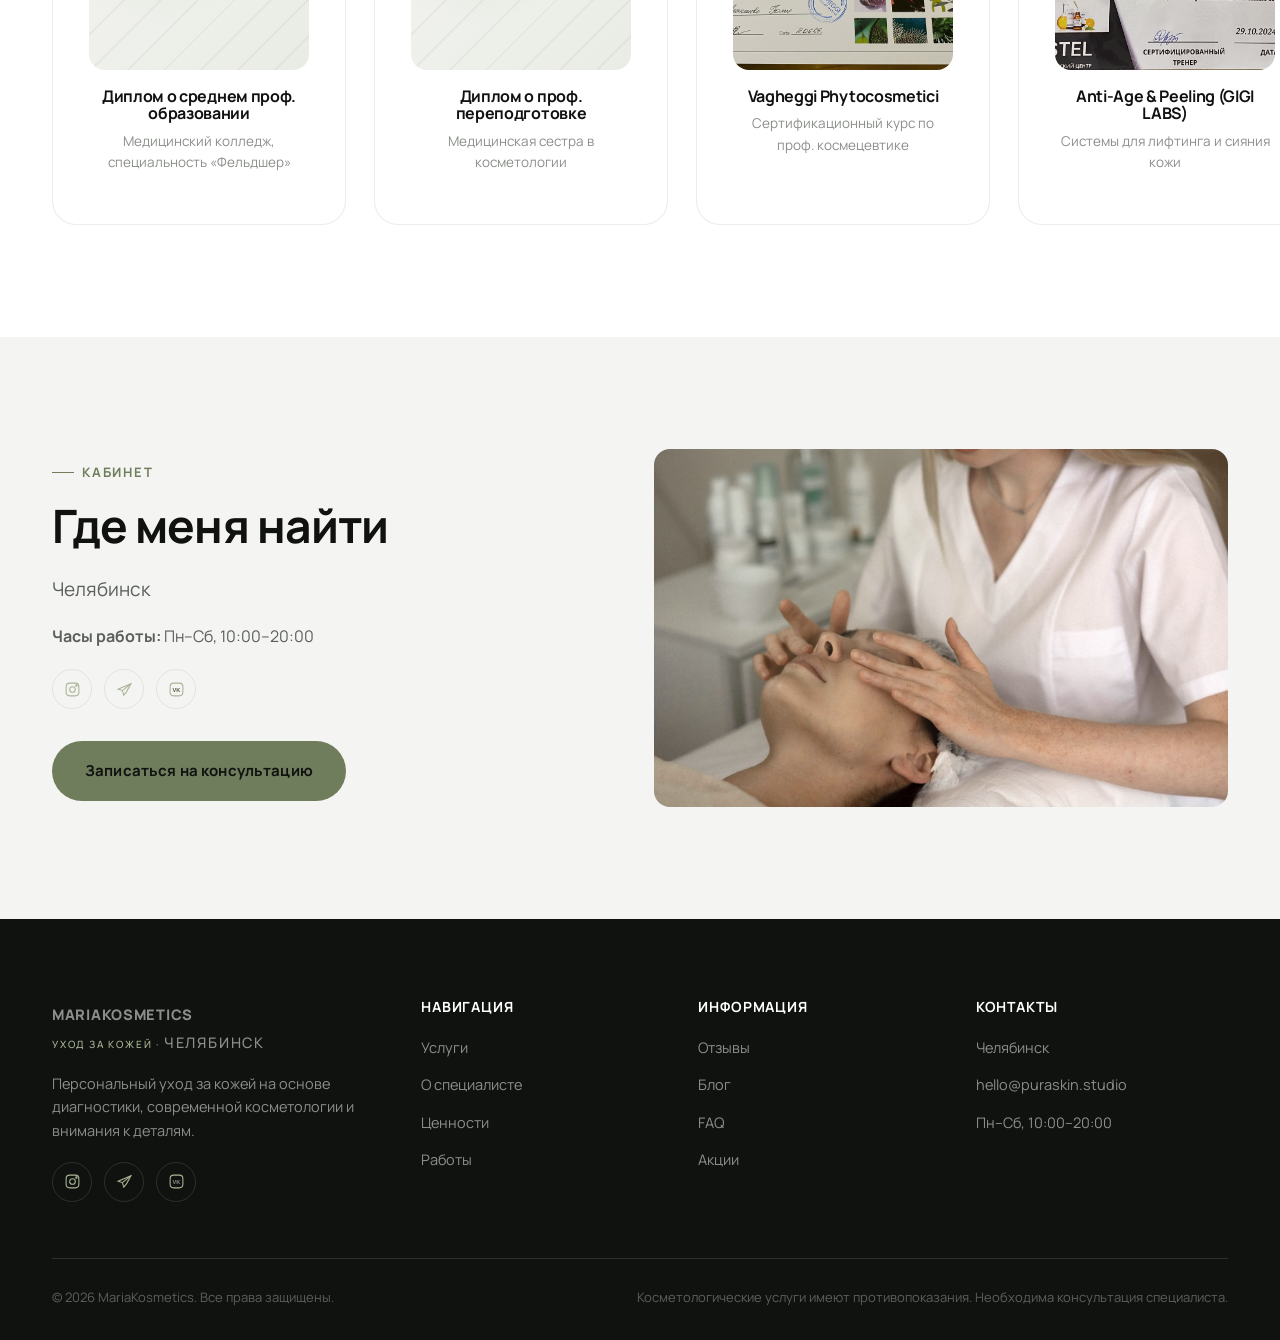
==== commit b229ef53: "Добавить фото услуг, ссылку на VK-сообщество, обновить FAQ и раздел о мастере - Заменить фото-заглуш" ====
--- a/about.html
+++ b/about.html
@@ -3,7 +3,7 @@
 <head>
 <meta charset="UTF-8">
 <meta name="viewport" content="width=device-width, initial-scale=1.0">
-<title>О мастере — MariaKosmetics</title>
+<title>О специалисте — MariaKosmetics</title>
 <meta name="description" content="Образование, опыт, сертификаты и путь в профессии. Адрес кабинета, часы работы и контакты.">
 <link rel="preconnect" href="https://fonts.googleapis.com">
 <link href="https://fonts.googleapis.com/css2?family=Manrope:wght@400;500;600;700;800&display=swap" rel="stylesheet">
@@ -16,7 +16,7 @@
     <a href="index.html" class="logo"><span data-cfg="studioName"></span><small>Уход за кожей · <span data-cfg="city"></span></small></a>
     <nav class="nav-desktop">
       <a href="services.html" data-nav="services.html">Услуги</a>
-      <a href="about.html" data-nav="about.html">О мастере</a>
+      <a href="about.html" data-nav="about.html">О специалисте</a>
       <a href="values.html" data-nav="values.html">Ценности</a>
       <a href="gallery.html" data-nav="gallery.html">Работы</a>
       <a href="reviews.html" data-nav="reviews.html">Отзывы</a>
@@ -39,7 +39,7 @@
   <nav>
     <a href="index.html" data-nav="index.html">Главная</a>
     <a href="services.html" data-nav="services.html">Услуги</a>
-    <a href="about.html" data-nav="about.html">О мастере</a>
+    <a href="about.html" data-nav="about.html">О специалисте</a>
     <a href="values.html" data-nav="values.html">Ценности</a>
     <a href="gallery.html" data-nav="gallery.html">Работы</a>
     <a href="reviews.html" data-nav="reviews.html">Отзывы</a>
@@ -57,7 +57,7 @@
         <div class="ph portrait"><img src="images/portrait-maria.jpg" alt="Мария Шумилова, косметолог" style="width:100%;height:100%;object-fit:cover;"></div>
       </div>
       <div class="reveal" style="order:1;">
-        <p class="eyebrow">О мастере</p>
+        <p class="eyebrow">О специалисте</p>
         <h1 data-cfg="masterName"></h1>
         <p class="lead" data-cfg="specialty"></p>
         <div class="hero-badges">
@@ -186,7 +186,7 @@
         <h4>Навигация</h4>
         <ul>
           <li><a href="services.html">Услуги</a></li>
-          <li><a href="about.html">О мастере</a></li>
+          <li><a href="about.html">О специалисте</a></li>
           <li><a href="values.html">Ценности</a></li>
           <li><a href="gallery.html">Работы</a></li>
         </ul>
--- a/css/style.css
+++ b/css/style.css
@@ -32,7 +32,7 @@
 }
 
 *, *::before, *::after{ box-sizing: border-box; }
-html{ scroll-behavior: smooth; }
+html{ scroll-behavior: smooth; overflow-x: hidden; }
 body{
   margin:0;
   font-family: var(--font-main);
@@ -40,7 +40,7 @@
   color: var(--c-black);
   line-height: 1.6;
   -webkit-font-smoothing: antialiased;
-  overflow-x: hidden;
+  position: relative;
 }
 img{ max-width:100%; display:block; }
 a{ color: inherit; text-decoration: none; }
@@ -150,9 +150,7 @@
   position: sticky;
   top: 0;
   z-index: 500;
-  background: rgba(16,18,16,.86);
-  backdrop-filter: blur(14px);
-  -webkit-backdrop-filter: blur(14px);
+  background: var(--c-black-2);
   border-bottom: 1px solid var(--c-border-dark);
   transition: padding .35s var(--ease);
 }
@@ -236,9 +234,16 @@
   flex-direction:column;
   padding: 28px 28px 40px;
   transform: translateY(-100%);
-  transition: transform .45s var(--ease);
-}
-.mobile-menu.is-open{ transform: translateY(0); }
+  visibility: hidden;
+  pointer-events: none;
+  transition: transform .45s var(--ease), visibility 0s linear .45s;
+}
+.mobile-menu.is-open{
+  transform: translateY(0);
+  visibility: visible;
+  pointer-events: auto;
+  transition: transform .45s var(--ease), visibility 0s linear 0s;
+}
 .mobile-menu-top{ display:flex; justify-content:space-between; align-items:center; margin-bottom:40px; }
 .mobile-menu-close{
   width:42px; height:42px; border-radius:50%;
@@ -468,8 +473,7 @@
 
 .services-subnav{
   position: sticky; top: 90px;
-  background: rgba(255,255,255,.9);
-  backdrop-filter: blur(8px);
+  background: var(--c-white);
   z-index: 50;
   border-bottom: 1px solid var(--c-border-light);
   overflow-x:auto;
@@ -568,6 +572,7 @@
   width:100%;
   background:none; border:none; text-align:left;
   font-size: 18px; font-weight:700;
+  color: var(--c-green-dark);
 }
 .accordion-q .plus{
   width:28px; height:28px; border-radius:50%;
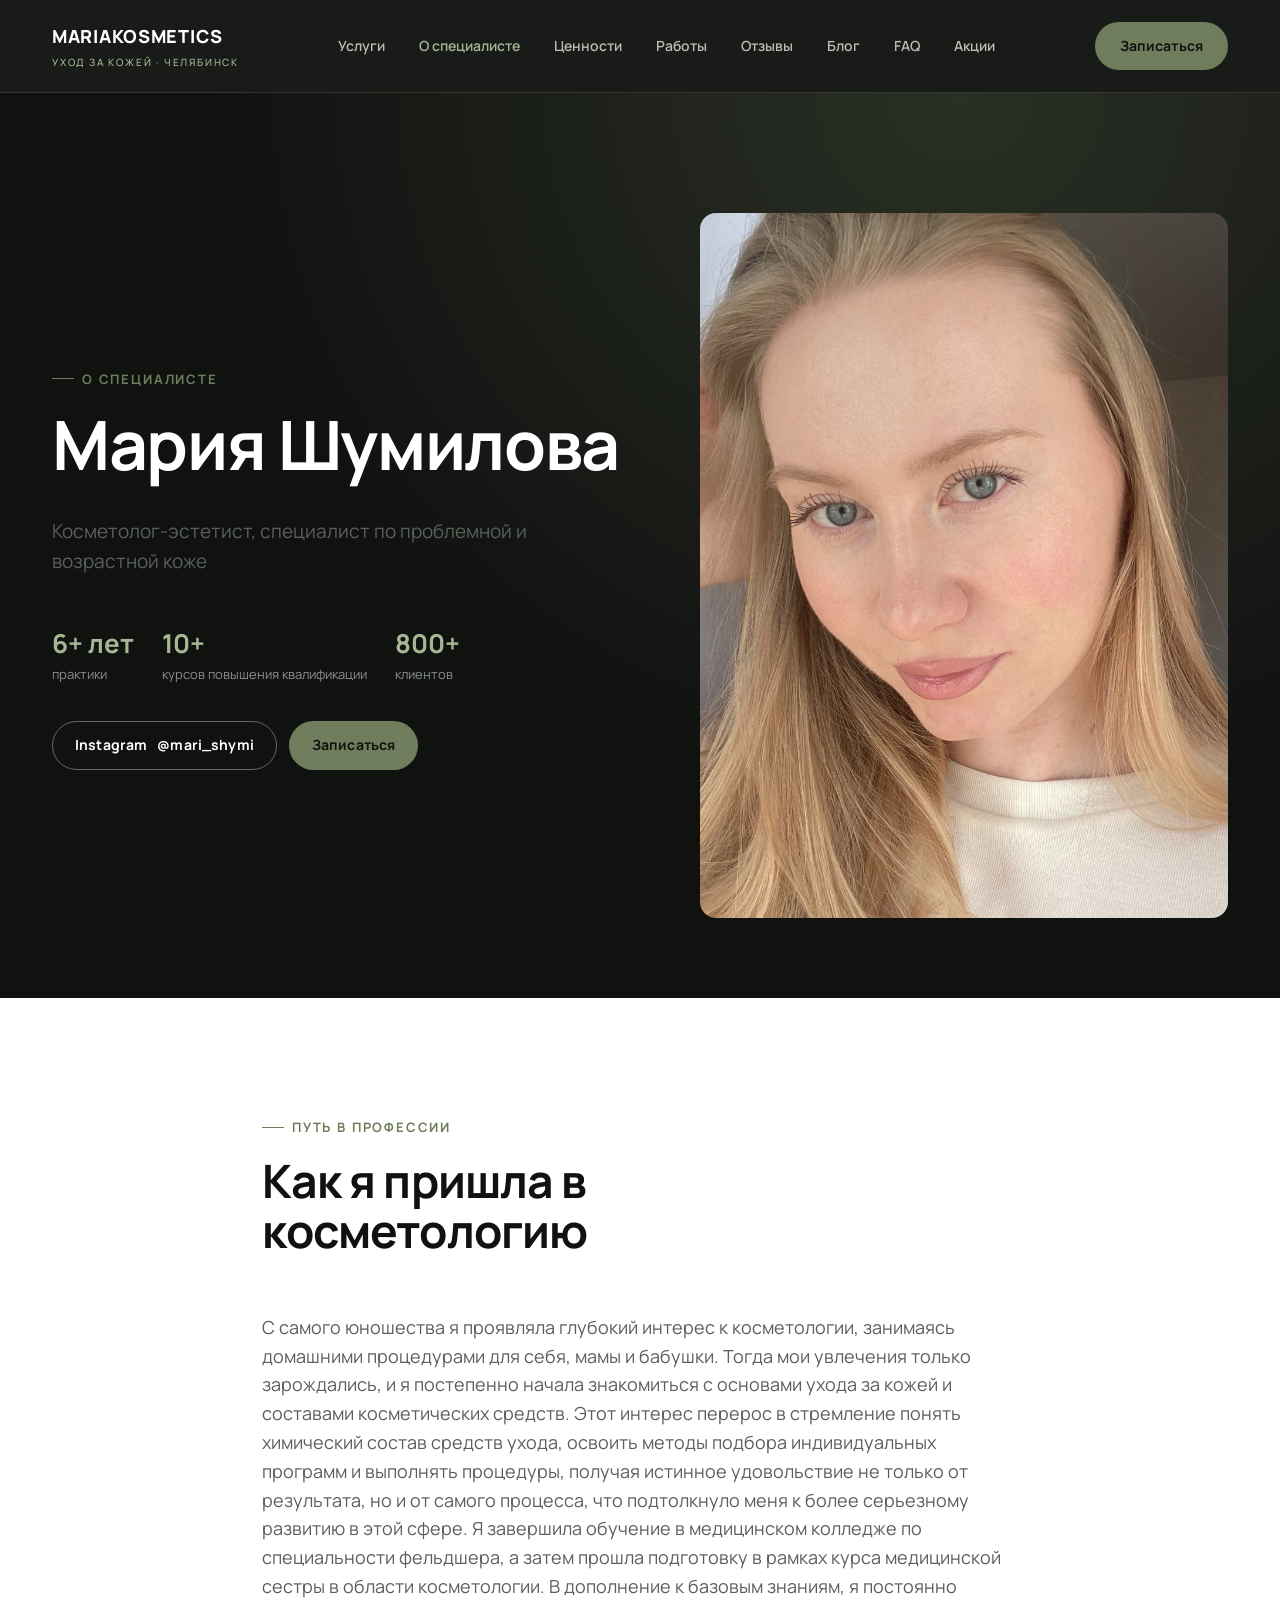
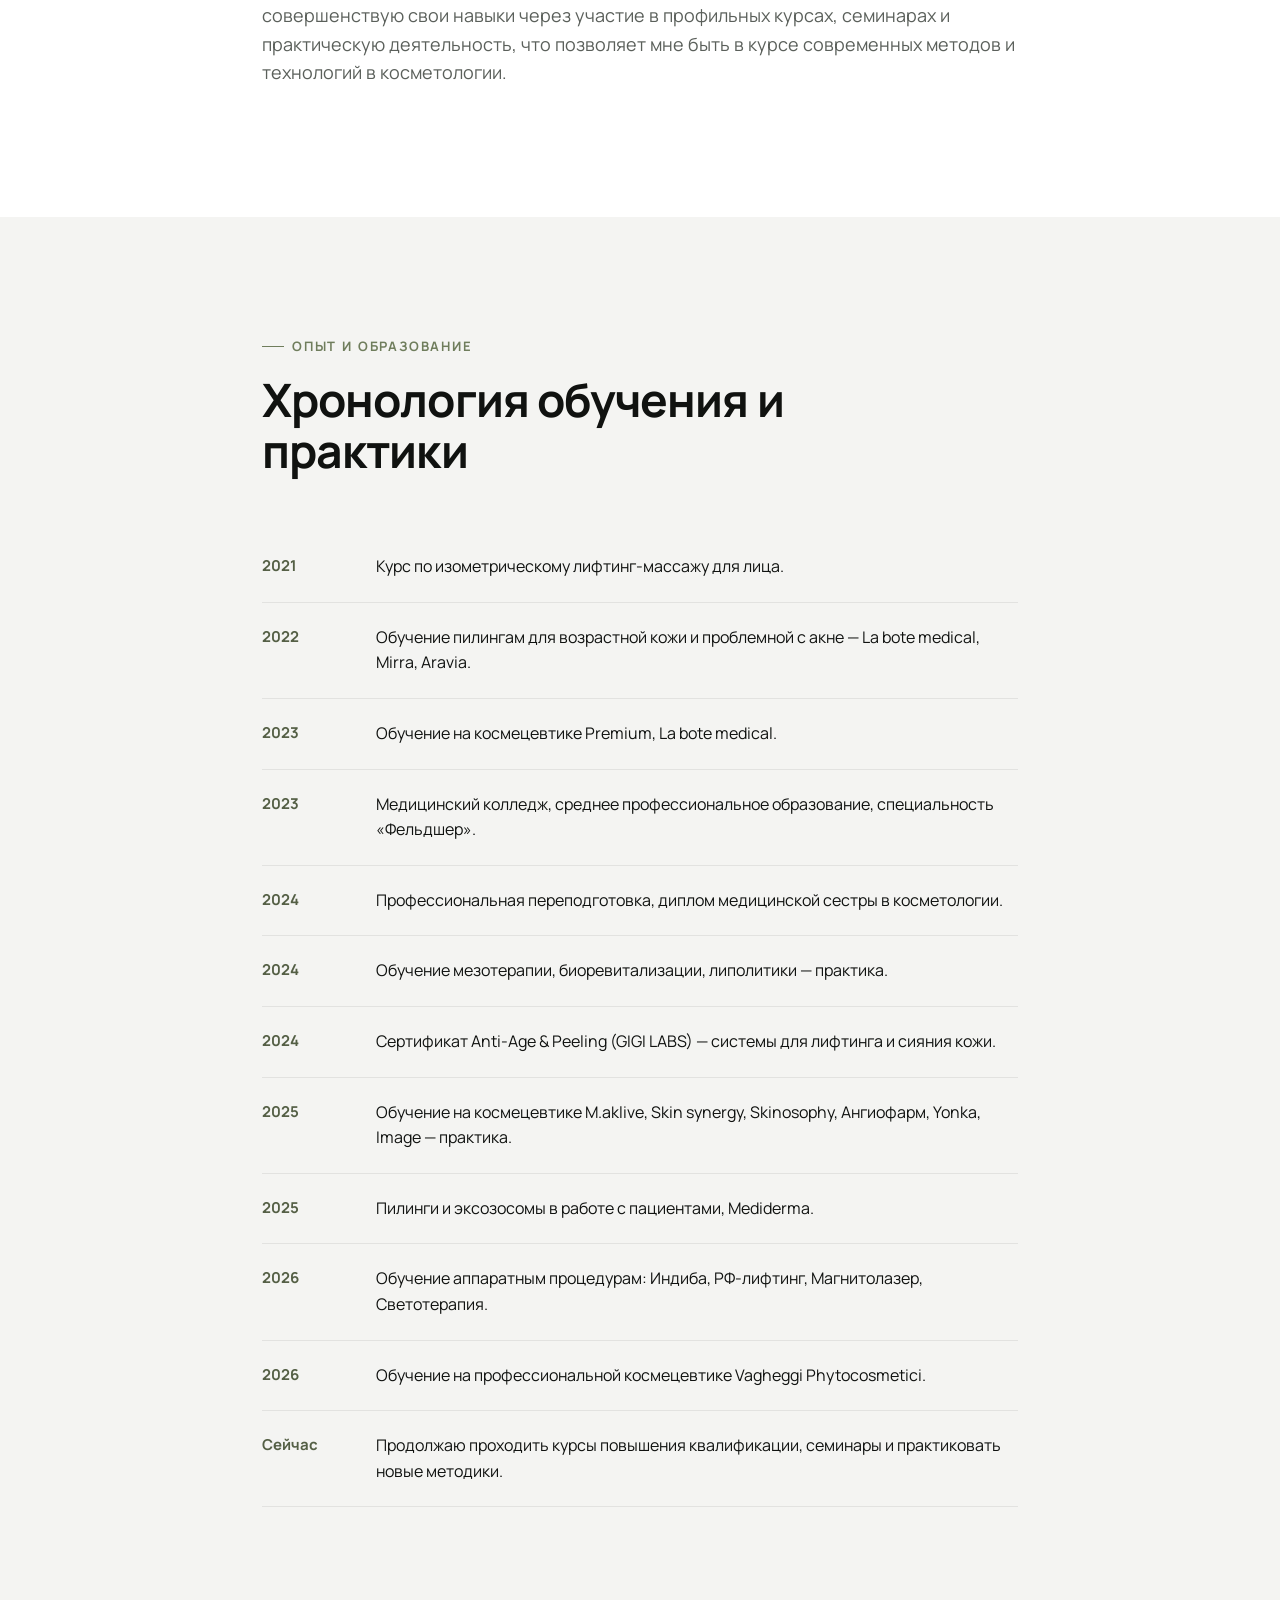
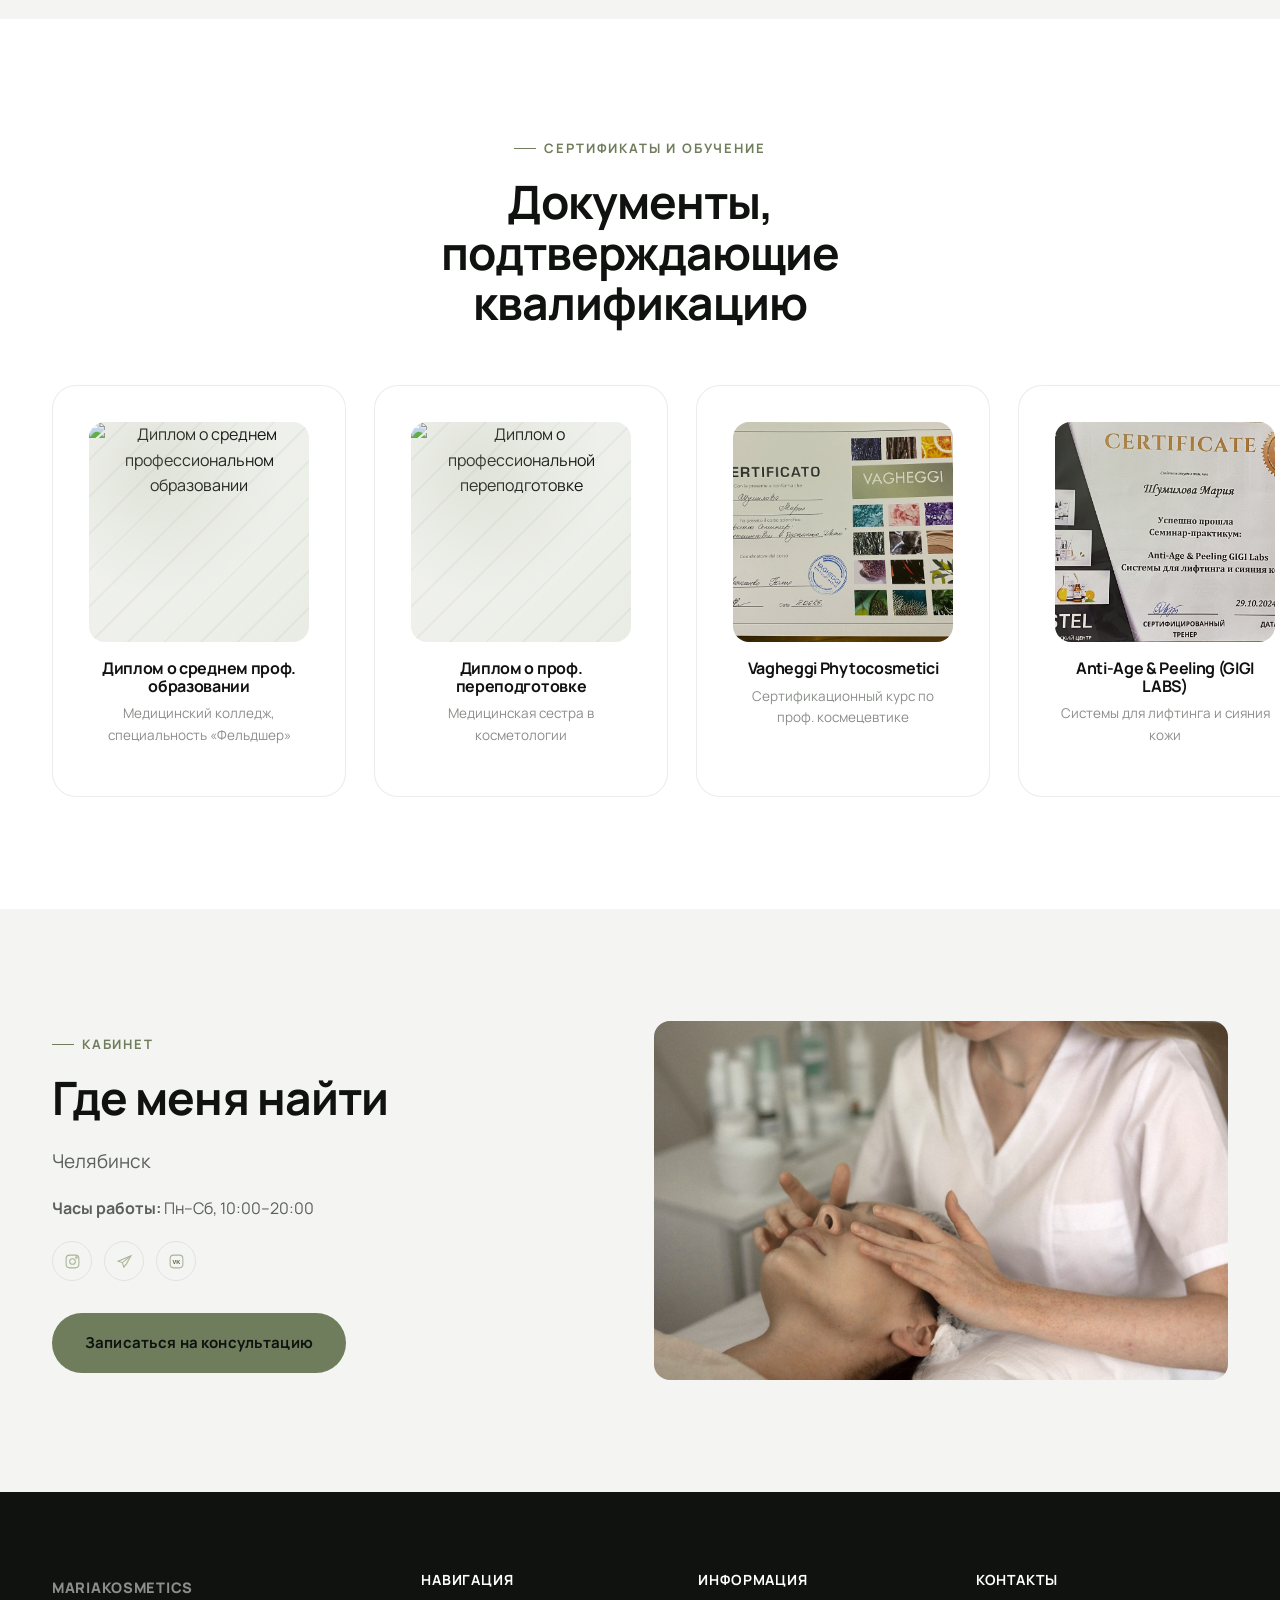
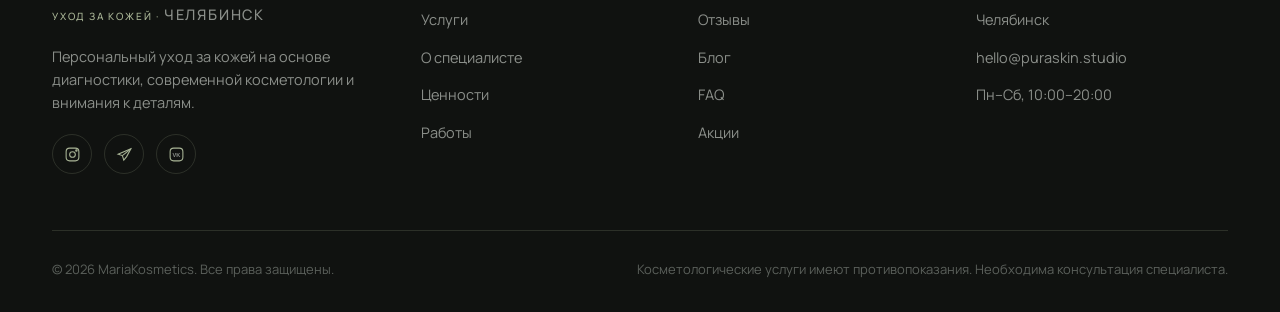
==== commit 7a56a0d5: "Обновить фото мастера, ценности, услуги и биографию - Заменить фото мастера-косметолога на главной и" ====
--- a/about.html
+++ b/about.html
@@ -62,7 +62,7 @@
         <p class="lead" data-cfg="specialty"></p>
         <div class="hero-badges">
           <div class="hero-badge"><b>6+ лет</b><span>практики</span></div>
-          <div class="hero-badge"><b>6</b><span>курсов повышения квалификации</span></div>
+          <div class="hero-badge"><b>10+</b><span>курсов повышения квалификации</span></div>
           <div class="hero-badge"><b>800+</b><span>клиентов</span></div>
         </div>
         <div class="flex-center" style="margin-top:36px;">
@@ -79,7 +79,7 @@
         <p class="eyebrow">Путь в профессии</p>
         <h2>Как я пришла в косметологию</h2>
       </div>
-      <p class="reveal" style="font-size:18px;">С самого подросткового возраста, когда косметология ещё не была такой популярной, я любила делать процедуры себе, маме, бабушке, дальше это переросло в то, что я стала изучать косметологии, химические компоненты в составе домашнего ухода, подбирать уход, делать процедуры, получая огромное удовольствие от процесса и результата. Дальше я пошла серьезно углубляться в это, окончила медицинский колледж на Фельдшера и обучилась на медицинскую сестру в косметологии, параллельно изучаю дополнительные курсы, семинары и практикуя свои навыки.</p>
+      <p class="reveal" style="font-size:18px;">С самого юношества я проявляла глубокий интерес к косметологии, занимаясь домашними процедурами для себя, мамы и бабушки. Тогда мои увлечения только зарождались, и я постепенно начала знакомиться с основами ухода за кожей и составами косметических средств. Этот интерес перерос в стремление понять химический состав средств ухода, освоить методы подбора индивидуальных программ и выполнять процедуры, получая истинное удовольствие не только от результата, но и от самого процесса, что подтолкнуло меня к более серьезному развитию в этой сфере. Я завершила обучение в медицинском колледже по специальности фельдшера, а затем прошла подготовку в рамках курса медицинской сестры в области косметологии. В дополнение к базовым знаниям, я постоянно совершенствую свои навыки через участие в профильных курсах, семинарах и практическую деятельность, что позволяет мне быть в курсе современных методов и технологий в косметологии.</p>
     </div>
   </section>
 
@@ -91,27 +91,51 @@
       </div>
       <div class="reveal reveal-1">
         <div class="timeline-item">
-          <b>С подросткового возраста</b>
-          <div>Первый интерес к косметологии — уход за собой, мамой и бабушкой, изучение составов домашних средств.</div>
-        </div>
-        <div class="timeline-item">
-          <b>2019</b>
+          <b>2021</b>
+          <div>Курс по изометрическому лифтинг-массажу для лица.</div>
+        </div>
+        <div class="timeline-item">
+          <b>2022</b>
+          <div>Обучение пилингам для возрастной кожи и проблемной с акне — La bote medical, Mirra, Aravia.</div>
+        </div>
+        <div class="timeline-item">
+          <b>2023</b>
+          <div>Обучение на космецевтике Premium, La bote medical.</div>
+        </div>
+        <div class="timeline-item">
+          <b>2023</b>
           <div>Медицинский колледж, среднее профессиональное образование, специальность «Фельдшер».</div>
         </div>
         <div class="timeline-item">
-          <b>2020</b>
-          <div>Профессиональная переподготовка, диплом медицинской сестры в косметологии. Начало практики.</div>
-        </div>
-        <div class="timeline-item">
-          <b>2021</b>
-          <div>Сертификация по профессиональной космецевтике Vagheggi Phytocosmetici.</div>
-        </div>
-        <div class="timeline-item">
-          <b>2023</b>
+          <b>2024</b>
+          <div>Профессиональная переподготовка, диплом медицинской сестры в косметологии.</div>
+        </div>
+        <div class="timeline-item">
+          <b>2024</b>
+          <div>Обучение мезотерапии, биоревитализации, липолитики — практика.</div>
+        </div>
+        <div class="timeline-item">
+          <b>2024</b>
           <div>Сертификат Anti-Age & Peeling (GIGI LABS) — системы для лифтинга и сияния кожи.</div>
         </div>
         <div class="timeline-item">
+          <b>2025</b>
+          <div>Обучение на космецевтике M.aklive, Skin synergy, Skinosophy, Ангиофарм, Yonka, Image — практика.</div>
+        </div>
+        <div class="timeline-item">
+          <b>2025</b>
+          <div>Пилинги и эксозосомы в работе с пациентами, Mediderma.</div>
+        </div>
+        <div class="timeline-item">
           <b>2026</b>
+          <div>Обучение аппаратным процедурам: Индиба, РФ-лифтинг, Магнитолазер, Светотерапия.</div>
+        </div>
+        <div class="timeline-item">
+          <b>2026</b>
+          <div>Обучение на профессиональной космецевтике Vagheggi Phytocosmetici.</div>
+        </div>
+        <div class="timeline-item">
+          <b>Сейчас</b>
           <div>Продолжаю проходить курсы повышения квалификации, семинары и практиковать новые методики.</div>
         </div>
       </div>
